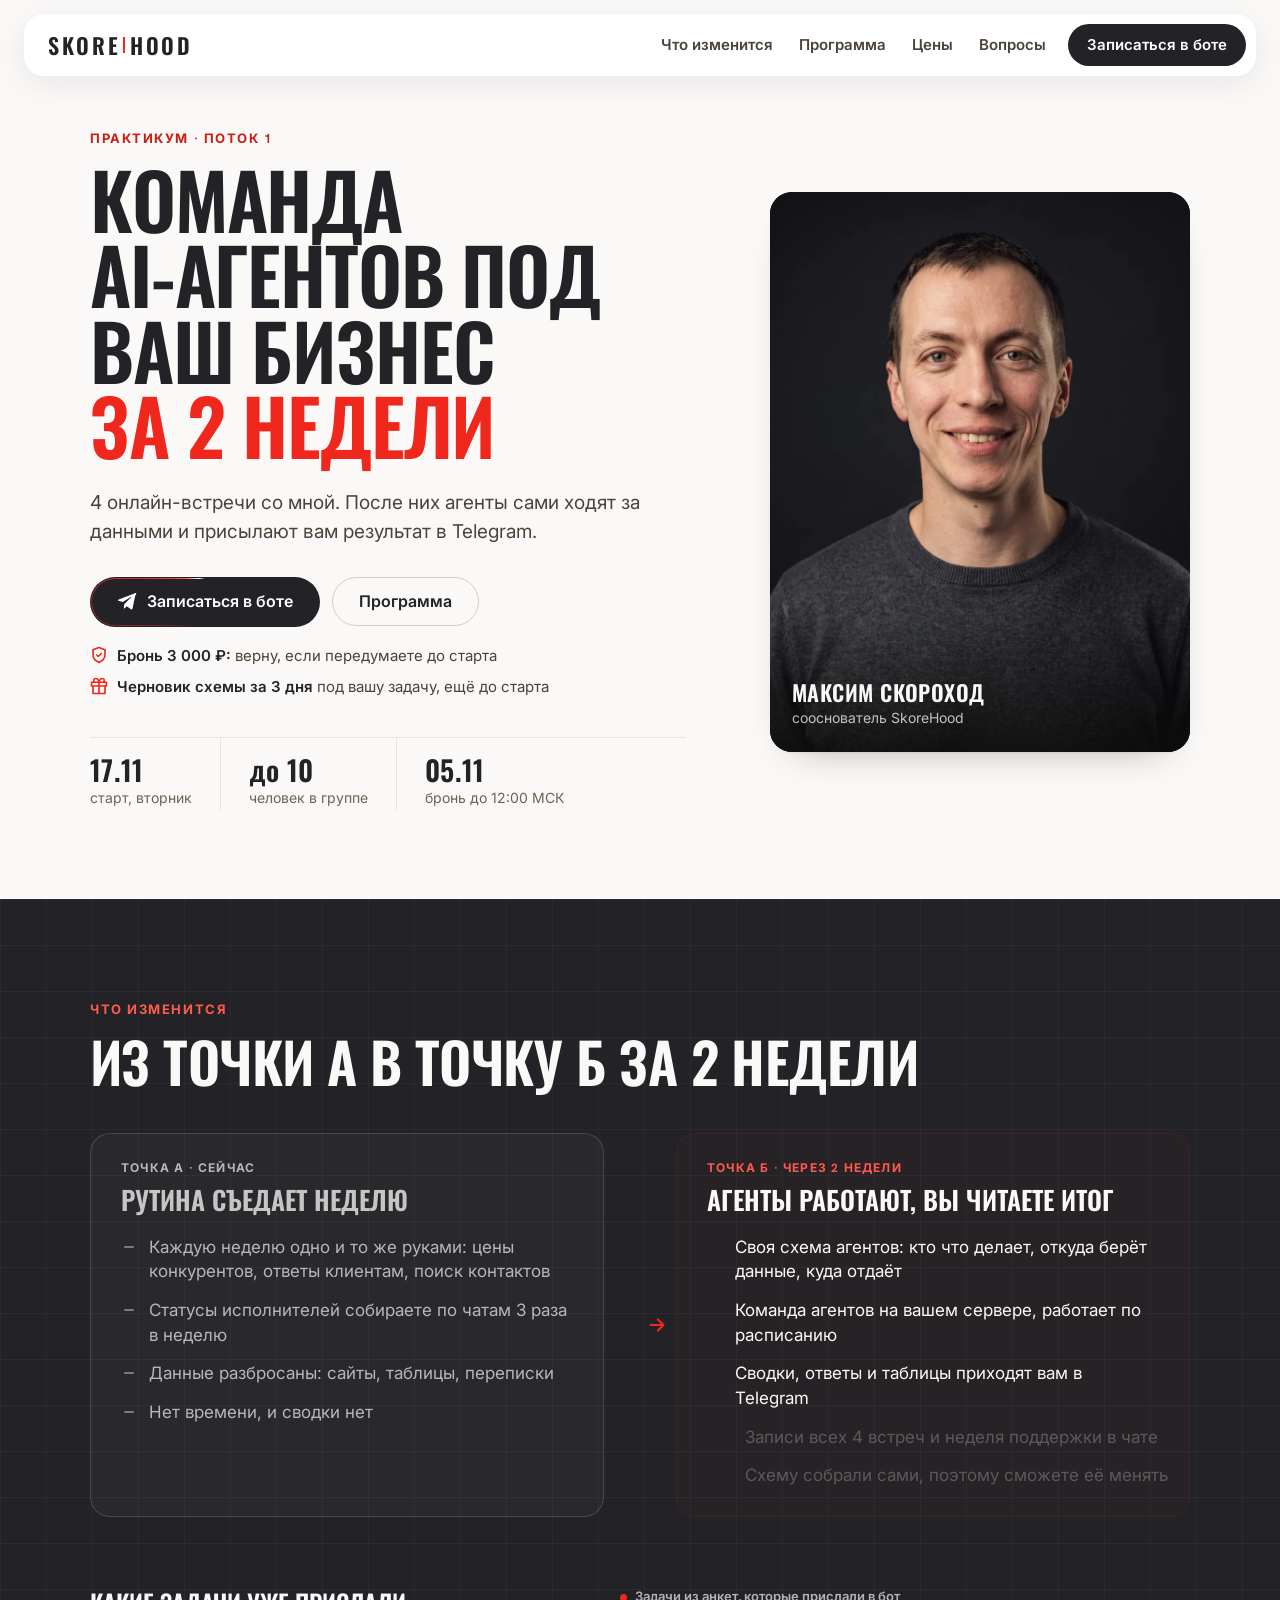
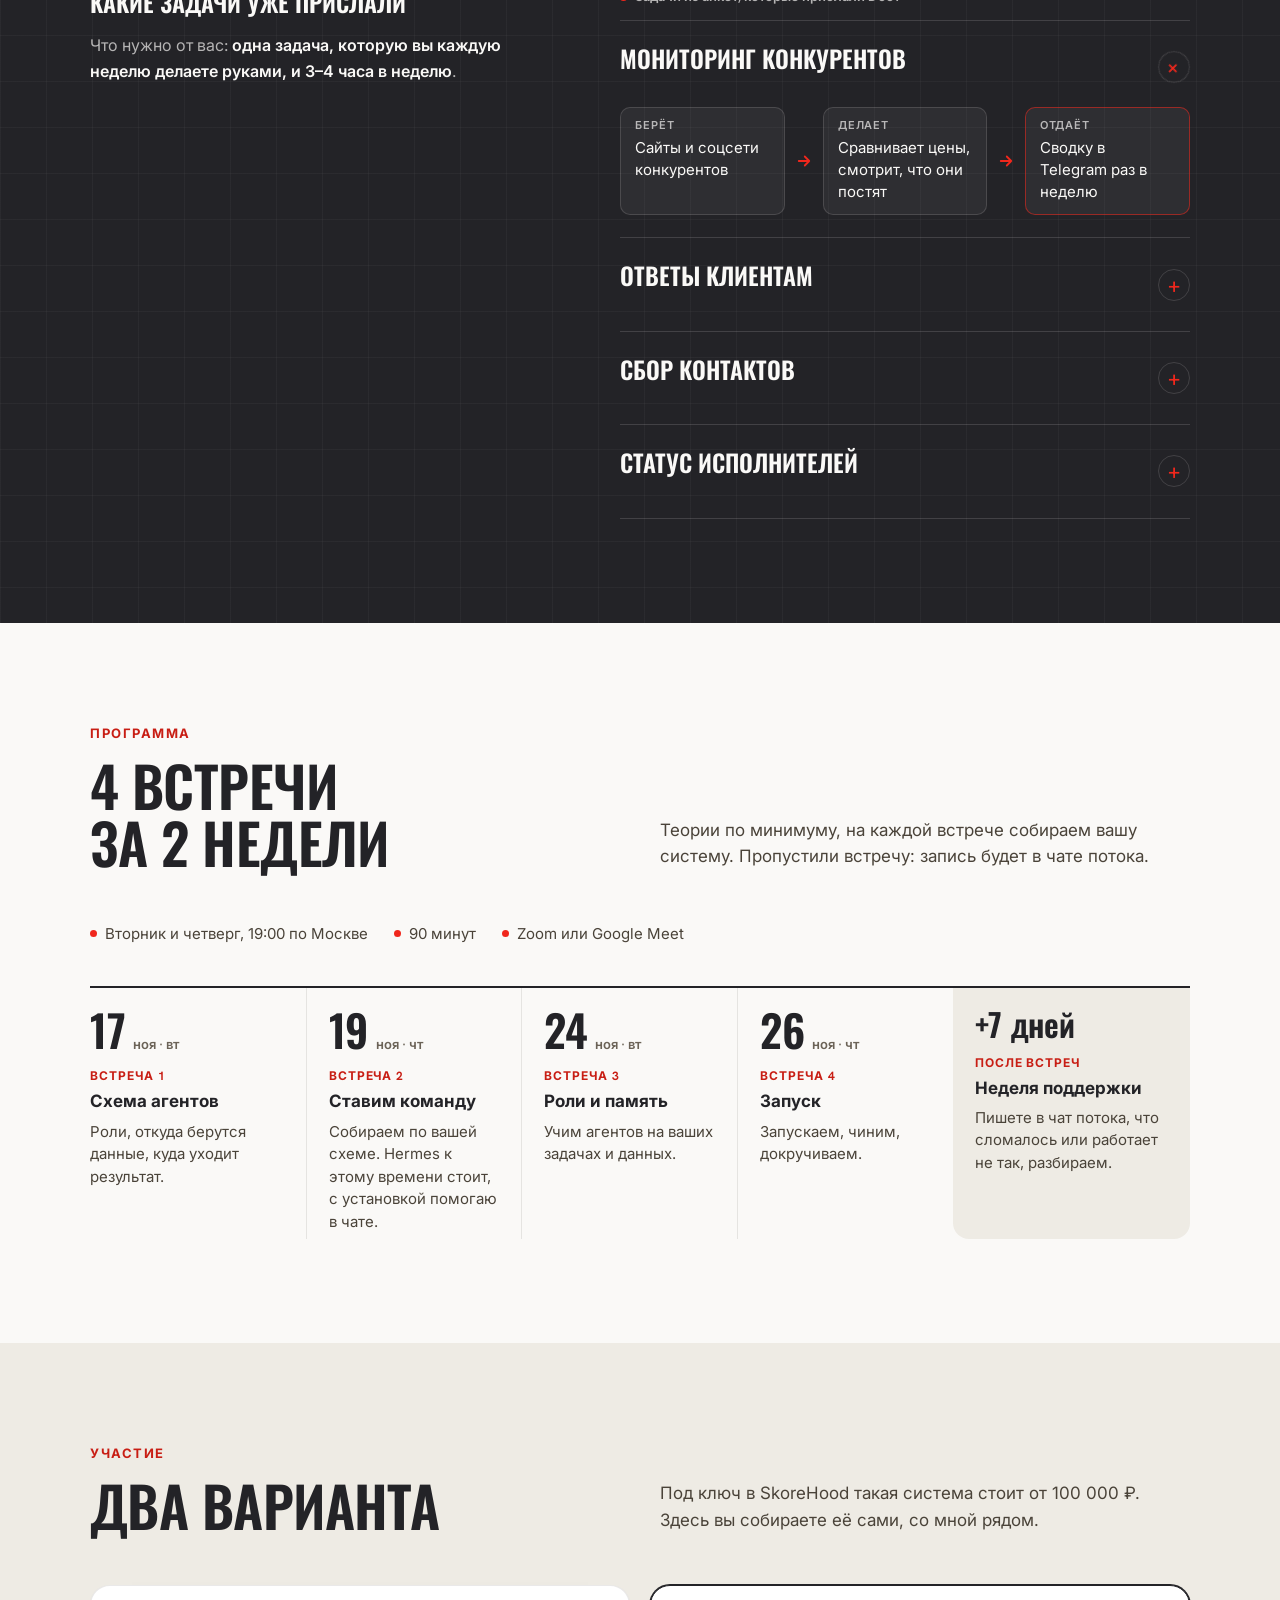
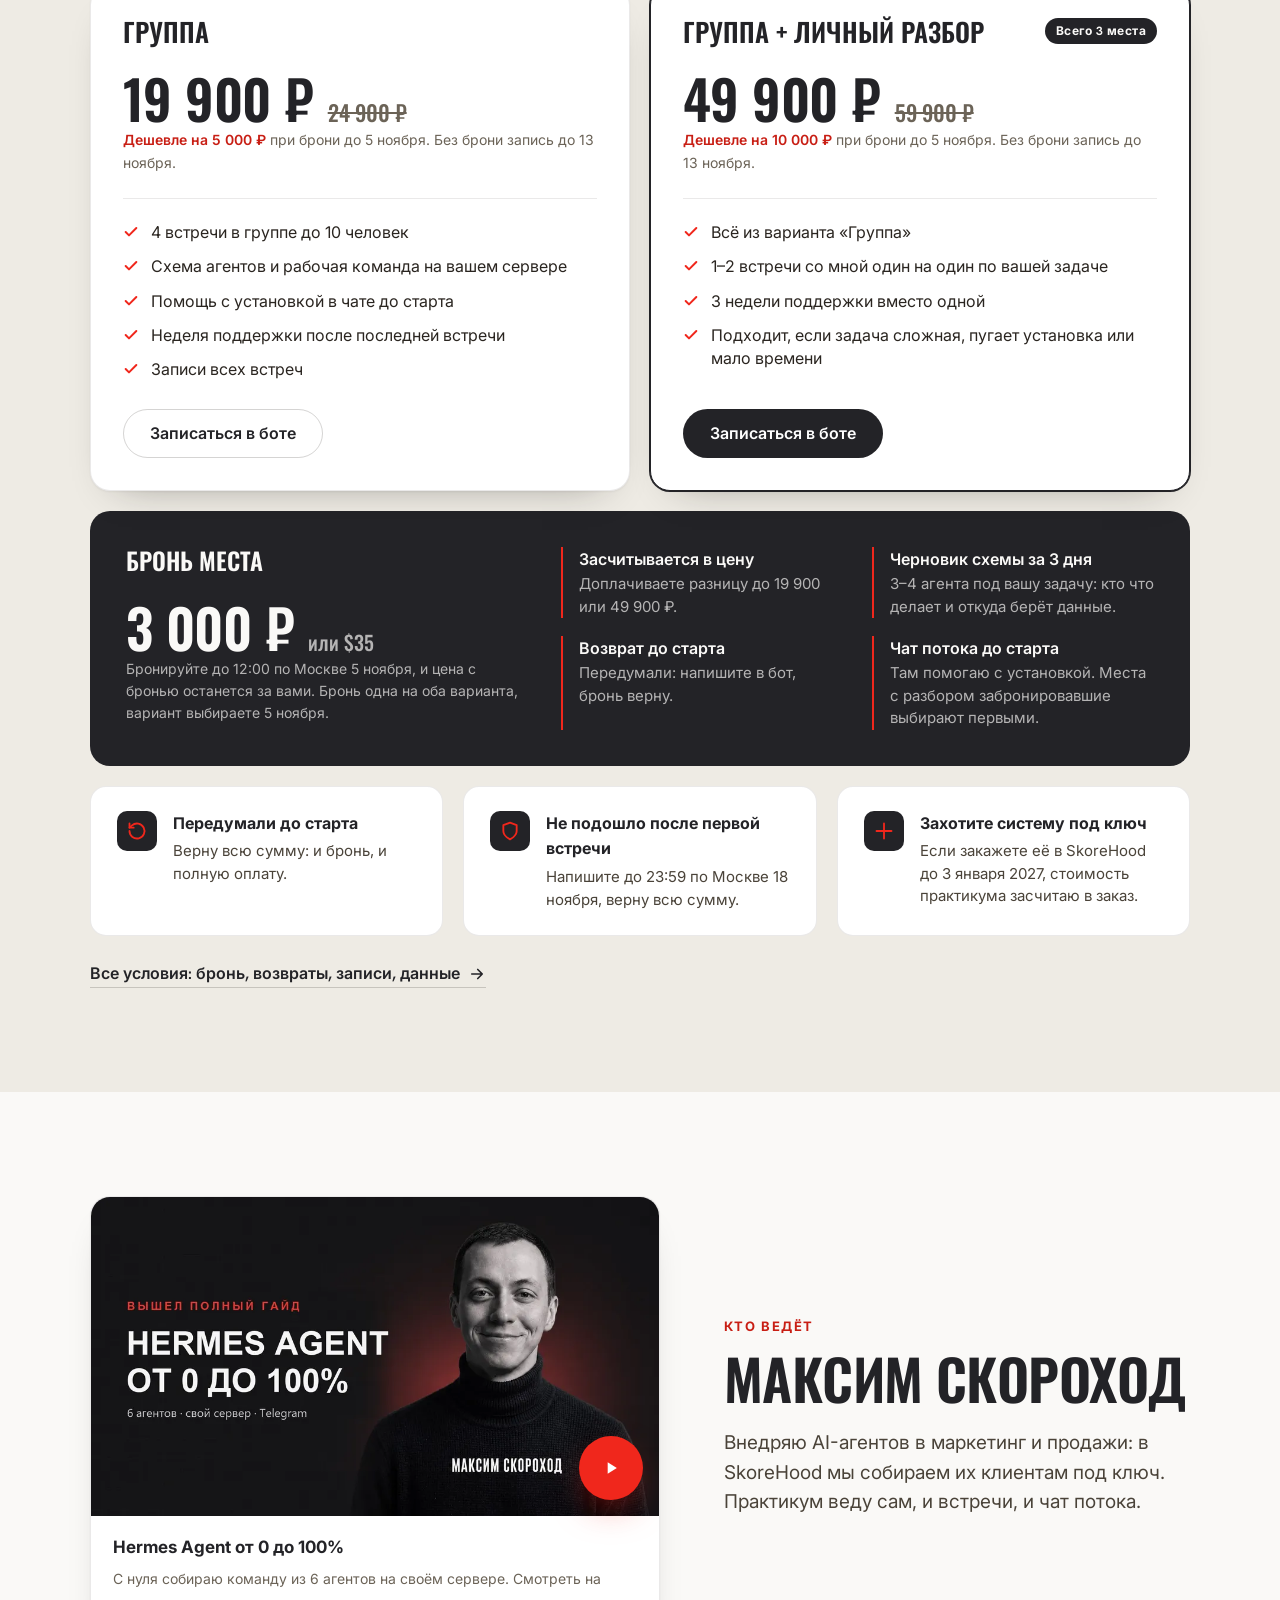
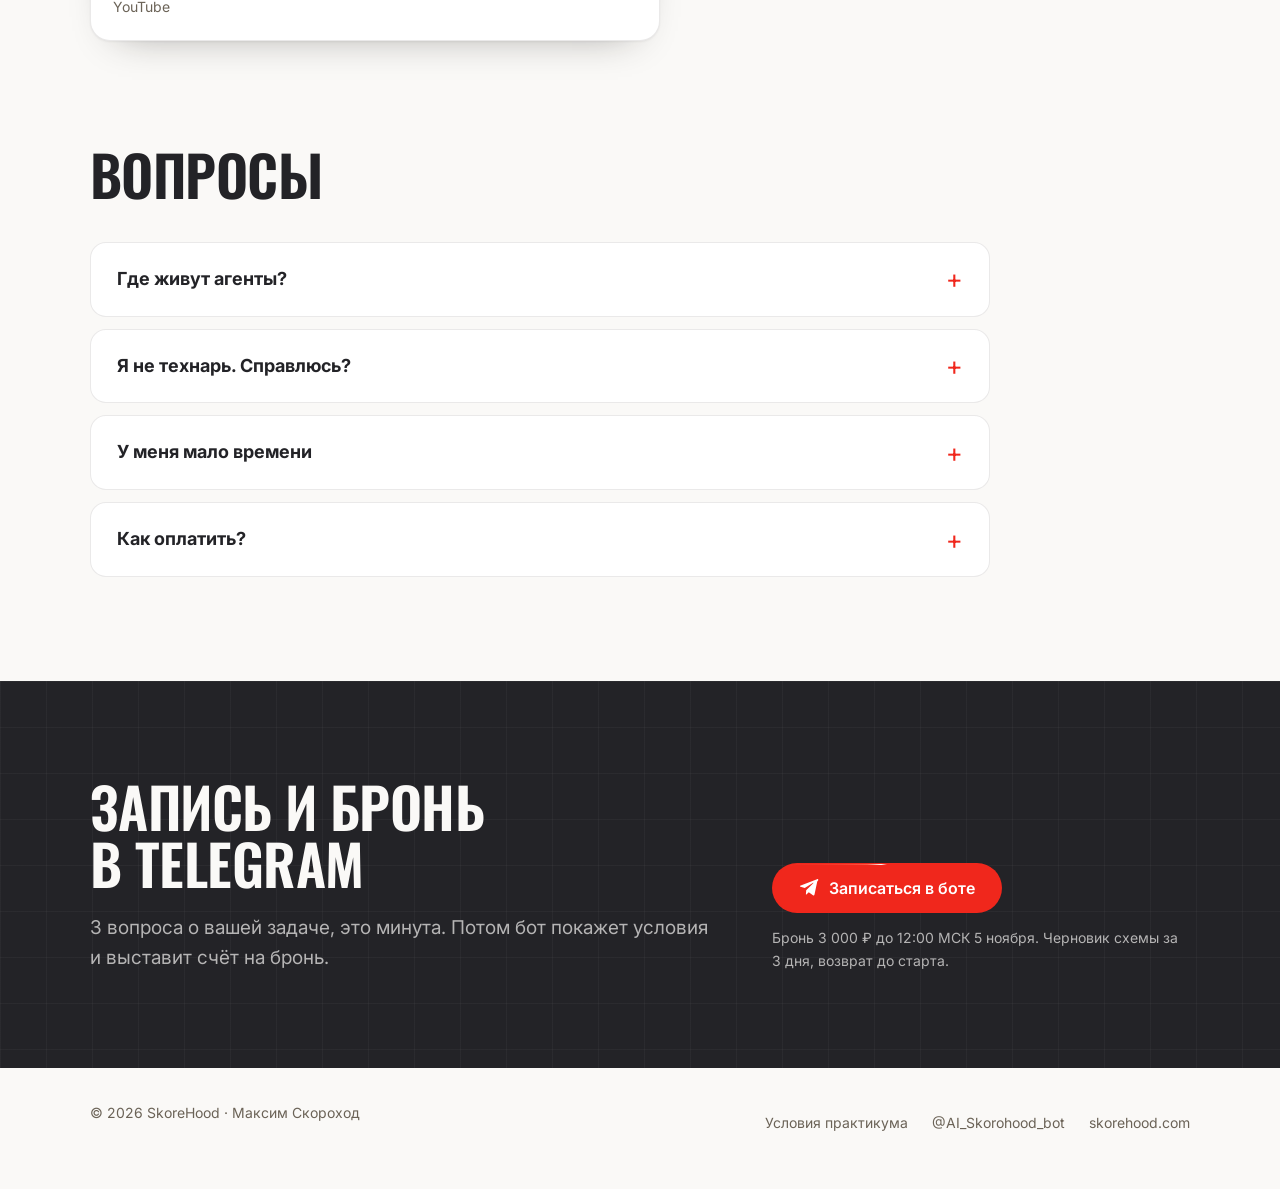
==== index.html @ 021902e2 "Лендинг практикума course.skorehood.com Co-Authored-By: Claude Opus 5.5 <noreply@anthropic.com>" ====
<!doctype html>
<html lang="ru">
<head>
<meta charset="utf-8">
<meta name="viewport" content="width=device-width, initial-scale=1">
<title>Команда AI-агентов под ваш бизнес · практикум Максима Скорохода</title>
<meta name="description" content="Практикум на Hermes Agent: за 2 недели и 4 встречи собираете команду AI-агентов под задачи своего бизнеса. Старт 17 ноября, группа до 10 человек.">
<link rel="canonical" href="https://course.skorehood.com/">
<meta property="og:type" content="website">
<meta property="og:url" content="https://course.skorehood.com/">
<meta property="og:title" content="Команда AI-агентов под ваш бизнес за 2 недели">
<meta property="og:description" content="Практикум Максима Скорохода. 4 встречи, старт 17 ноября, группа до 10 человек.">
<meta property="og:image" content="https://course.skorehood.com/assets/og.jpg">
<meta property="og:image:width" content="1200">
<meta property="og:image:height" content="675">
<meta property="og:locale" content="ru_RU">
<meta property="og:site_name" content="SkoreHood">
<meta name="twitter:card" content="summary_large_image">
<meta name="theme-color" content="#FAF9F7" media="(prefers-color-scheme: light)">
<meta name="theme-color" content="#161618" media="(prefers-color-scheme: dark)">
<link rel="icon" href="/assets/favicon.svg" type="image/svg+xml">
<link rel="apple-touch-icon" href="/assets/apple-touch-icon.png">
<link rel="preconnect" href="https://fonts.googleapis.com">
<link rel="preconnect" href="https://fonts.gstatic.com" crossorigin>
<link rel="stylesheet" href="https://fonts.googleapis.com/css2?family=Hanken+Grotesk:wght@500;600;700&family=Inter:wght@400;500;600;700&family=Oswald:wght@500;600&display=swap">
<link rel="stylesheet" href="/assets/site.css">
<script>if(!matchMedia("(prefers-reduced-motion: reduce)").matches&&"IntersectionObserver"in window)document.documentElement.classList.add("fx")</script>

</head>
<body>

<header class="nav">
  <div class="nav-bar">
    <a class="logo" href="/" aria-label="SkoreHood, практикум">Skore<i></i>Hood</a>
    <nav class="nav-right" aria-label="Разделы">
      <div class="nav-links">
        <a href="#result">Что изменится</a>
        <a href="#program">Программа</a>
        <a href="#price">Цены</a>
        <a href="#faq">Вопросы</a>
      </div>
      <a class="btn btn-primary btn-sm" href="https://t.me/AI_Skorohood_bot?start=site-biz">Записаться в боте</a>
    </nav>
  </div>
</header>

<main>

  <!-- Первый экран -->
  <section class="hero">
    <div class="wrap hero-grid">
      <div data-rv>
        <p class="kicker">Практикум · поток 1</p>
        <h1 class="h1" aria-label="Команда AI-агентов под ваш бизнес за 2 недели"><span class="w" style="--i:0">Команда</span> <span class="w" style="--i:1">AI&#8209;агентов</span> <span class="w" style="--i:2">под</span> <span class="w" style="--i:3">ваш</span> <span class="w" style="--i:4">бизнес</span> <em class="w" style="--i:5">за&nbsp;2&nbsp;недели</em></h1>
        <p class="lead">4 онлайн-встречи со мной. После них агенты сами ходят за данными и присылают вам результат в Telegram.</p>
        <div class="hero-cta">
          <a class="btn btn-primary cta-glow" href="https://t.me/AI_Skorohood_bot?start=site-biz">
            <svg width="20" height="20" viewBox="0 0 24 24" fill="currentColor" aria-hidden="true"><path d="M21.9 4.3l-3.3 15.6c-.25 1.1-.9 1.37-1.83.85l-5.05-3.72-2.44 2.35c-.27.27-.5.5-1.02.5l.36-5.16L17.1 6.2c.4-.36-.09-.56-.62-.2L6.9 12.07l-5-1.57c-1.09-.34-1.1-1.09.23-1.61l19.55-7.53c.9-.34 1.69.2 1.4 1.4z"/></svg>
            Записаться в боте
          </a>
          <a class="btn btn-ghost" href="#program">Программа</a>
        </div>
        <ul class="cta-note">
          <li><svg width="18" height="18" viewBox="0 0 24 24" fill="none" stroke="currentColor" stroke-width="2.2" stroke-linecap="round" stroke-linejoin="round" aria-hidden="true"><path d="M12 22s8-4 8-10V5l-8-3-8 3v7c0 6 8 10 8 10z"/><path d="m9 12 2 2 4-4"/></svg><span><b>Бронь 3 000 ₽:</b> верну, если передумаете до старта</span></li>
          <li><svg width="18" height="18" viewBox="0 0 24 24" fill="none" stroke="currentColor" stroke-width="2.2" stroke-linecap="round" stroke-linejoin="round" aria-hidden="true"><path d="M20 12v10H4V12M2 7h20v5H2zM12 22V7M12 7H7.5a2.5 2.5 0 0 1 0-5C11 2 12 7 12 7zM12 7h4.5a2.5 2.5 0 0 0 0-5C13 2 12 7 12 7z"/></svg><span><b>Черновик схемы за 3 дня</b> под вашу задачу, ещё до старта</span></li>
        </ul>
        <ul class="facts">
          <li><b class="num">17.11</b><span>старт, вторник</span></li>
          <li><b class="num">до 10</b><span>человек в группе</span></li>
          <li><b class="num">05.11</b><span>бронь до 12:00 МСК</span></li>
        </ul>
      </div>
      <div class="portrait" data-rv>
        <div class="portrait-img"><img src="/assets/maxim.webp" width="900" height="1200" alt="Максим Скороход" fetchpriority="high"></div>
        <div class="portrait-cap"><b>Максим Скороход</b><span>сооснователь SkoreHood</span></div>
      </div>
    </div>
  </section>

  <!-- Что на выходе -->
  <section class="section dark" id="result">
    <div class="wrap">
      <div class="result-head" data-rv>
        <p class="kicker">Что изменится</p>
        <h2 class="h2">Из точки А в точку Б за 2 недели</h2>
      </div>
      <div class="ab" data-ab>
        <div class="ab-card ab-a" data-rv>
          <p class="ab-label">Точка А · сейчас</p>
          <p class="ab-title">Рутина съедает неделю</p>
          <ul class="ab-list">
            <li style="--i:0"><svg width="16" height="16" viewBox="0 0 24 24" fill="none" stroke="currentColor" stroke-width="3" stroke-linecap="round" aria-hidden="true"><path d="M6 12h12"/></svg>Каждую неделю одно и то же руками: цены конкурентов, ответы клиентам, поиск контактов</li>
            <li style="--i:1"><svg width="16" height="16" viewBox="0 0 24 24" fill="none" stroke="currentColor" stroke-width="3" stroke-linecap="round" aria-hidden="true"><path d="M6 12h12"/></svg>Статусы исполнителей собираете по чатам 3 раза в неделю</li>
            <li style="--i:2"><svg width="16" height="16" viewBox="0 0 24 24" fill="none" stroke="currentColor" stroke-width="3" stroke-linecap="round" aria-hidden="true"><path d="M6 12h12"/></svg>Данные разбросаны: сайты, таблицы, переписки</li>
            <li style="--i:3"><svg width="16" height="16" viewBox="0 0 24 24" fill="none" stroke="currentColor" stroke-width="3" stroke-linecap="round" aria-hidden="true"><path d="M6 12h12"/></svg>Нет времени, и сводки нет</li>
          </ul>
        </div>
        <div class="ab-arrow" aria-hidden="true"><span class="ab-line"></span><svg width="22" height="22" viewBox="0 0 24 24" fill="none" stroke="currentColor" stroke-width="2.4" stroke-linecap="round" stroke-linejoin="round"><path d="M5 12h14M13 6l6 6-6 6"/></svg></div>
        <div class="ab-card ab-b" data-rv>
          <p class="ab-label">Точка Б · через 2 недели</p>
          <p class="ab-title">Агенты работают, вы читаете итог</p>
          <ul class="ab-list">
            <li style="--i:0"><svg width="16" height="16" viewBox="0 0 24 24" fill="none" stroke="currentColor" stroke-width="3" stroke-linecap="round" stroke-linejoin="round" aria-hidden="true"><path d="M20 6 9 17l-5-5"/></svg>Своя схема агентов: кто что делает, откуда берёт данные, куда отдаёт</li>
            <li style="--i:1"><svg width="16" height="16" viewBox="0 0 24 24" fill="none" stroke="currentColor" stroke-width="3" stroke-linecap="round" stroke-linejoin="round" aria-hidden="true"><path d="M20 6 9 17l-5-5"/></svg>Команда агентов на вашем сервере, работает по расписанию</li>
            <li style="--i:2"><svg width="16" height="16" viewBox="0 0 24 24" fill="none" stroke="currentColor" stroke-width="3" stroke-linecap="round" stroke-linejoin="round" aria-hidden="true"><path d="M20 6 9 17l-5-5"/></svg>Сводки, ответы и таблицы приходят вам в Telegram</li>
            <li style="--i:3"><svg width="16" height="16" viewBox="0 0 24 24" fill="none" stroke="currentColor" stroke-width="3" stroke-linecap="round" stroke-linejoin="round" aria-hidden="true"><path d="M20 6 9 17l-5-5"/></svg>Записи всех 4 встреч и неделя поддержки в чате</li>
            <li style="--i:4"><svg width="16" height="16" viewBox="0 0 24 24" fill="none" stroke="currentColor" stroke-width="3" stroke-linecap="round" stroke-linejoin="round" aria-hidden="true"><path d="M20 6 9 17l-5-5"/></svg>Схему собрали сами, поэтому сможете её менять</li>
          </ul>
        </div>
      </div>
      <div class="result-grid">
        <div data-rv>
          <h3 class="h3">Какие задачи уже прислали</h3>
          <p class="need">Что нужно от вас: <b>одна задача, которую вы каждую неделю делаете руками, и 3–4 часа в неделю</b>.</p>
        </div>
      <div class="tasks" data-stagger>
        <p class="tasks-note">Задачи из анкет, которые прислали в бот</p>
        <details class="task" open>
          <summary class="task-top"><h3 class="h3">Мониторинг конкурентов</h3></summary>
          <ul class="flow">
            <li><small>Берёт</small>Сайты и соцсети конкурентов</li>
            <li class="arr" aria-hidden="true"><svg width="18" height="18" viewBox="0 0 24 24" fill="none" stroke="currentColor" stroke-width="2.4" stroke-linecap="round" stroke-linejoin="round"><path d="M5 12h14M13 6l6 6-6 6"/></svg></li>
            <li><small>Делает</small>Сравнивает цены, смотрит, что они постят</li>
            <li class="arr" aria-hidden="true"><svg width="18" height="18" viewBox="0 0 24 24" fill="none" stroke="currentColor" stroke-width="2.4" stroke-linecap="round" stroke-linejoin="round"><path d="M5 12h14M13 6l6 6-6 6"/></svg></li>
            <li class="out"><small>Отдаёт</small>Сводку в Telegram раз в неделю</li>
          </ul>
        </details>
        <details class="task">
          <summary class="task-top"><h3 class="h3">Ответы клиентам</h3></summary>
          <ul class="flow">
            <li><small>Берёт</small>Вопросы клиентов и ваши материалы</li>
            <li class="arr" aria-hidden="true"><svg width="18" height="18" viewBox="0 0 24 24" fill="none" stroke="currentColor" stroke-width="2.4" stroke-linecap="round" stroke-linejoin="round"><path d="M5 12h14M13 6l6 6-6 6"/></svg></li>
            <li><small>Делает</small>Готовит ответы на типовые вопросы</li>
            <li class="arr" aria-hidden="true"><svg width="18" height="18" viewBox="0 0 24 24" fill="none" stroke="currentColor" stroke-width="2.4" stroke-linecap="round" stroke-linejoin="round"><path d="M5 12h14M13 6l6 6-6 6"/></svg></li>
            <li class="out"><small>Отдаёт</small>Сложное передаёт вам</li>
          </ul>
        </details>
        <details class="task">
          <summary class="task-top"><h3 class="h3">Сбор контактов</h3></summary>
          <ul class="flow">
            <li><small>Берёт</small>Сайты и каталоги по вашей нише</li>
            <li class="arr" aria-hidden="true"><svg width="18" height="18" viewBox="0 0 24 24" fill="none" stroke="currentColor" stroke-width="2.4" stroke-linecap="round" stroke-linejoin="round"><path d="M5 12h14M13 6l6 6-6 6"/></svg></li>
            <li><small>Делает</small>Отбирает 30 новых контактов по вашим условиям</li>
            <li class="arr" aria-hidden="true"><svg width="18" height="18" viewBox="0 0 24 24" fill="none" stroke="currentColor" stroke-width="2.4" stroke-linecap="round" stroke-linejoin="round"><path d="M5 12h14M13 6l6 6-6 6"/></svg></li>
            <li class="out"><small>Отдаёт</small>Таблицу каждую субботу</li>
          </ul>
        </details>
        <details class="task">
          <summary class="task-top"><h3 class="h3">Статус исполнителей</h3></summary>
          <ul class="flow">
            <li><small>Берёт</small>Ответы исполнителей по задачам</li>
            <li class="arr" aria-hidden="true"><svg width="18" height="18" viewBox="0 0 24 24" fill="none" stroke="currentColor" stroke-width="2.4" stroke-linecap="round" stroke-linejoin="round"><path d="M5 12h14M13 6l6 6-6 6"/></svg></li>
            <li><small>Делает</small>Сводит, кто что сделал и где отстаёт</li>
            <li class="arr" aria-hidden="true"><svg width="18" height="18" viewBox="0 0 24 24" fill="none" stroke="currentColor" stroke-width="2.4" stroke-linecap="round" stroke-linejoin="round"><path d="M5 12h14M13 6l6 6-6 6"/></svg></li>
            <li class="out"><small>Отдаёт</small>Таблицу и сводку 3 раза в неделю</li>
          </ul>
        </details>
      </div>
      </div>
    </div>
  </section>

  <!-- Программа -->
  <section class="section" id="program">
    <div class="wrap">
      <div class="section-head" data-rv>
        <div>
          <p class="kicker">Программа</p>
          <h2 class="h2">4 встречи за 2 недели</h2>
        </div>
        <p class="lead">Теории по минимуму, на каждой встрече собираем вашу систему. Пропустили встречу: запись будет в чате потока.</p>
      </div>
      <div class="meta-line" data-rv>
        <span><span class="dot"></span>Вторник и четверг, 19:00 по Москве</span>
        <span><span class="dot"></span>90 минут</span>
        <span><span class="dot"></span>Zoom или Google Meet</span>
      </div>
      <div class="plan" data-stagger data-line>
        <div class="step">
          <div class="step-date"><b class="num">17</b><span>ноя · вт</span></div>
          <span class="step-n">Встреча 1</span>
          <h3>Схема агентов</h3>
          <p>Роли, откуда берутся данные, куда уходит результат.</p>
        </div>
        <div class="step">
          <div class="step-date"><b class="num">19</b><span>ноя · чт</span></div>
          <span class="step-n">Встреча 2</span>
          <h3>Ставим команду</h3>
          <p>Собираем по вашей схеме. Hermes к этому времени стоит, с установкой помогаю в чате.</p>
        </div>
        <div class="step">
          <div class="step-date"><b class="num">24</b><span>ноя · вт</span></div>
          <span class="step-n">Встреча 3</span>
          <h3>Роли и память</h3>
          <p>Учим агентов на ваших задачах и данных.</p>
        </div>
        <div class="step">
          <div class="step-date"><b class="num">26</b><span>ноя · чт</span></div>
          <span class="step-n">Встреча 4</span>
          <h3>Запуск</h3>
          <p>Запускаем, чиним, докручиваем.</p>
        </div>
        <div class="step support">
          <div class="step-date"><b class="num">+7 дней</b></div>
          <span class="step-n">После встреч</span>
          <h3>Неделя поддержки</h3>
          <p>Пишете в чат потока, что сломалось или работает не так, разбираем.</p>
        </div>
      </div>
    </div>
  </section>

  <!-- Цены -->
  <section class="section pricing" id="price">
    <div class="wrap">
      <div class="section-head" data-rv>
        <div>
          <p class="kicker">Участие</p>
          <h2 class="h2">Два варианта</h2>
        </div>
        <p class="lead">Под ключ в SkoreHood такая система стоит от&nbsp;100&nbsp;000&nbsp;₽. Здесь вы собираете её сами, со мной рядом.</p>
      </div>

      <div class="plans" data-stagger>
        <article class="plan-card">
          <div class="plan-top"><h3 class="plan-name">Группа</h3></div>
          <div class="price"><b class="num">19 900 ₽</b><s class="num">24 900 ₽</s></div>
          <p class="price-note"><b class="save">Дешевле на 5 000 ₽</b> при брони до 5 ноября. Без брони запись до 13 ноября.</p>
          <ul class="plan-list">
            <li><svg width="16" height="16" viewBox="0 0 24 24" fill="none" stroke="currentColor" stroke-width="3" stroke-linecap="round" stroke-linejoin="round" aria-hidden="true"><path d="M20 6 9 17l-5-5"/></svg>4 встречи в группе до 10 человек</li>
            <li><svg width="16" height="16" viewBox="0 0 24 24" fill="none" stroke="currentColor" stroke-width="3" stroke-linecap="round" stroke-linejoin="round" aria-hidden="true"><path d="M20 6 9 17l-5-5"/></svg>Схема агентов и рабочая команда на вашем сервере</li>
            <li><svg width="16" height="16" viewBox="0 0 24 24" fill="none" stroke="currentColor" stroke-width="3" stroke-linecap="round" stroke-linejoin="round" aria-hidden="true"><path d="M20 6 9 17l-5-5"/></svg>Помощь с установкой в чате до старта</li>
            <li><svg width="16" height="16" viewBox="0 0 24 24" fill="none" stroke="currentColor" stroke-width="3" stroke-linecap="round" stroke-linejoin="round" aria-hidden="true"><path d="M20 6 9 17l-5-5"/></svg>Неделя поддержки после последней встречи</li>
            <li><svg width="16" height="16" viewBox="0 0 24 24" fill="none" stroke="currentColor" stroke-width="3" stroke-linecap="round" stroke-linejoin="round" aria-hidden="true"><path d="M20 6 9 17l-5-5"/></svg>Записи всех встреч</li>
          </ul>
          <a class="btn btn-ghost" href="https://t.me/AI_Skorohood_bot?start=site-biz">Записаться в боте</a>
        </article>

        <article class="plan-card featured">
          <div class="plan-top"><h3 class="plan-name">Группа + личный разбор</h3><span class="seats">Всего 3 места</span></div>
          <div class="price"><b class="num">49 900 ₽</b><s class="num">59 900 ₽</s></div>
          <p class="price-note"><b class="save">Дешевле на 10 000 ₽</b> при брони до 5 ноября. Без брони запись до 13 ноября.</p>
          <ul class="plan-list">
            <li><svg width="16" height="16" viewBox="0 0 24 24" fill="none" stroke="currentColor" stroke-width="3" stroke-linecap="round" stroke-linejoin="round" aria-hidden="true"><path d="M20 6 9 17l-5-5"/></svg>Всё из варианта «Группа»</li>
            <li><svg width="16" height="16" viewBox="0 0 24 24" fill="none" stroke="currentColor" stroke-width="3" stroke-linecap="round" stroke-linejoin="round" aria-hidden="true"><path d="M20 6 9 17l-5-5"/></svg>1–2 встречи со мной один на один по вашей задаче</li>
            <li><svg width="16" height="16" viewBox="0 0 24 24" fill="none" stroke="currentColor" stroke-width="3" stroke-linecap="round" stroke-linejoin="round" aria-hidden="true"><path d="M20 6 9 17l-5-5"/></svg>3 недели поддержки вместо одной</li>
            <li><svg width="16" height="16" viewBox="0 0 24 24" fill="none" stroke="currentColor" stroke-width="3" stroke-linecap="round" stroke-linejoin="round" aria-hidden="true"><path d="M20 6 9 17l-5-5"/></svg>Подходит, если задача сложная, пугает установка или мало времени</li>
          </ul>
          <a class="btn btn-primary" href="https://t.me/AI_Skorohood_bot?start=site-biz">Записаться в боте</a>
        </article>
      </div>

      <div class="booking" data-rv>
        <div>
          <h3 class="h3">Бронь места</h3>
          <div class="price"><b class="num">3 000 ₽</b><span class="price-alt num">или $35</span></div>
          <p class="price-note">Бронируйте до 12:00 по Москве 5 ноября, и цена с бронью останется за вами. Бронь одна на оба варианта, вариант выбираете 5 ноября.</p>
        </div>
        <ul class="booking-list">
          <li><b>Засчитывается в цену</b>Доплачиваете разницу до 19 900 или 49 900 ₽.</li>
          <li><b>Черновик схемы за 3 дня</b>3–4 агента под вашу задачу: кто что делает и откуда берёт данные.</li>
          <li><b>Возврат до старта</b>Передумали: напишите в бот, бронь верну.</li>
          <li><b>Чат потока до старта</b>Там помогаю с установкой. Места с разбором забронировавшие выбирают первыми.</li>
        </ul>
      </div>

      <div class="promises" data-stagger>
        <div class="promise">
          <span class="promise-ic"><svg width="20" height="20" viewBox="0 0 24 24" fill="none" stroke="currentColor" stroke-width="2.2" stroke-linecap="round" stroke-linejoin="round" aria-hidden="true"><path d="M3 12a9 9 0 1 0 3-6.7L3 8"/><path d="M3 3v5h5"/></svg></span>
          <div><b>Передумали до старта</b><p>Верну всю сумму: и бронь, и полную оплату.</p></div>
        </div>
        <div class="promise">
          <span class="promise-ic"><svg width="20" height="20" viewBox="0 0 24 24" fill="none" stroke="currentColor" stroke-width="2.2" stroke-linecap="round" stroke-linejoin="round" aria-hidden="true"><path d="M12 22s8-4 8-10V5l-8-3-8 3v7c0 6 8 10 8 10z"/></svg></span>
          <div><b>Не подошло после первой встречи</b><p>Напишите до 23:59 по Москве 18 ноября, верну всю сумму.</p></div>
        </div>
        <div class="promise">
          <span class="promise-ic"><svg width="20" height="20" viewBox="0 0 24 24" fill="none" stroke="currentColor" stroke-width="2.2" stroke-linecap="round" stroke-linejoin="round" aria-hidden="true"><path d="M3 12h18M12 3v18"/></svg></span>
          <div><b>Захотите систему под ключ</b><p>Если закажете её в SkoreHood до 3 января 2027, стоимость практикума засчитаю в заказ.</p></div>
        </div>
      </div>

      <a class="cond-link" href="/conditions/">Все условия: бронь, возвраты, записи, данные
        <svg width="18" height="18" viewBox="0 0 24 24" fill="none" stroke="currentColor" stroke-width="2.2" stroke-linecap="round" stroke-linejoin="round" aria-hidden="true"><path d="M5 12h14M13 6l6 6-6 6"/></svg>
      </a>
    </div>
  </section>

  <!-- Автор -->
  <section class="section" id="author">
    <div class="wrap author">
      <a data-rv class="video-big" href="https://youtu.be/qH3Hj7WWzf8" target="_blank" rel="noopener">
        <span class="video-thumb">
          <img src="/assets/guide-cover.webp" width="960" height="540" alt="Обложка ролика «Hermes Agent от 0 до 100%»" loading="lazy">
          <span><i><svg width="20" height="20" viewBox="0 0 24 24" fill="currentColor" aria-hidden="true"><path d="M8 5v14l11-7z"/></svg></i></span>
        </span>
        <span class="video-cap"><b>Hermes Agent от 0 до 100%</b><small>С нуля собираю команду из 6 агентов на своём сервере. Смотреть на YouTube</small></span>
      </a>
      <div data-rv>
        <p class="kicker">Кто ведёт</p>
        <h2 class="h2">Максим Скороход</h2>
        <p class="lead">Внедряю AI-агентов в маркетинг и продажи: в SkoreHood мы собираем их клиентам под ключ. Практикум веду сам, и встречи, и чат потока.</p>
      </div>
    </div>
  </section>

  <!-- FAQ -->
  <section class="section section-faq" id="faq">
    <div class="wrap faq">
      <h2 data-rv class="h2 faq-title">Вопросы</h2>
      <div class="faq-list" data-stagger>
        <details>
          <summary>Где живут агенты?</summary>
          <p>На вашем сервере, в Hermes Agent. Работают по расписанию и присылают результат в Telegram, даже когда ваш компьютер выключен. Ставим вместе, с установкой помогаю в чате.</p>
        </details>
        <details>
          <summary>Я не технарь. Справлюсь?</summary>
          <p>С установкой помогаю в чате потока, до второй встречи. Вопросы обычно другие: что поручить агентам и как поделить между ними работу. Это разбираем на встречах.</p>
          <p>Если хотите, чтобы я провёл вас лично, берите вариант с разбором.</p>
        </details>
        <details>
          <summary>У меня мало времени</summary>
          <p>3–4 часа в неделю: две встречи по 90 минут и немного работы над своей задачей. Совсем некогда? Берите вариант с разбором, там я веду вас лично.</p>
        </details>
        <details>
          <summary>Как оплатить?</summary>
          <p>Через lava.top: карты РФ и СБП в рублях, карты других стран и PayPal в долларах. Счёт выставляет бот.</p>
          <p>В долларах: бронь $35, группа $219 с бронью и $279 без, с разбором $549 и $659.</p>
        </details>
      </div>
    </div>
  </section>

  <!-- Финал -->
  <section class="final dark">
    <div class="wrap final-grid" data-rv>
      <div>
        <h2 class="h2">Запись и бронь в Telegram</h2>
        <p class="lead">3 вопроса о вашей задаче, это минута. Потом бот покажет условия и выставит счёт на бронь.</p>
      </div>
      <div class="final-side">
        <a class="btn btn-accent cta-glow" href="https://t.me/AI_Skorohood_bot?start=site-biz">
          <svg width="20" height="20" viewBox="0 0 24 24" fill="currentColor" aria-hidden="true"><path d="M21.9 4.3l-3.3 15.6c-.25 1.1-.9 1.37-1.83.85l-5.05-3.72-2.44 2.35c-.27.27-.5.5-1.02.5l.36-5.16L17.1 6.2c.4-.36-.09-.56-.62-.2L6.9 12.07l-5-1.57c-1.09-.34-1.1-1.09.23-1.61l19.55-7.53c.9-.34 1.69.2 1.4 1.4z"/></svg>
          Записаться в боте
        </a>
        <small>Бронь 3 000 ₽ до 12:00 МСК 5 ноября. Черновик схемы за 3 дня, возврат до старта.</small>
      </div>
    </div>
  </section>

</main>

<footer class="footer">
  <div class="wrap">
    <span>© 2026 SkoreHood · Максим Скороход</span>
    <nav aria-label="Ссылки">
      <a href="/conditions/">Условия практикума</a>
      <a href="https://t.me/AI_Skorohood_bot?start=site-biz">@AI_Skorohood_bot</a>
      <a href="https://skorehood.com">skorehood.com</a>
    </nav>
  </div>
</footer>

<script>
(function(){
  if(!document.documentElement.classList.contains("fx"))return;
  var els=document.querySelectorAll("[data-rv],[data-stagger],[data-ab],[data-line]");
  var fired=false;setTimeout(function(){if(!fired)document.documentElement.classList.remove("fx");},1500);
  var io=new IntersectionObserver(function(es){fired=true;es.forEach(function(e){if(e.isIntersecting){e.target.classList.add("in");io.unobserve(e.target);}});},{rootMargin:"0px 0px -12% 0px",threshold:0.08});
  els.forEach(function(el){io.observe(el);});
})();
</script>
<script>
(function(){
  var ab=document.querySelector("[data-ab]");
  if(!ab||matchMedia("(prefers-reduced-motion: reduce)").matches)return;
  ab.classList.add("scrub");
  var ticking=false;
  function upd(){
    ticking=false;
    var r=ab.getBoundingClientRect(),vh=innerHeight;
    var p=(vh*0.8-r.top)/(r.height+vh*0.25);
    ab.style.setProperty("--p",Math.max(0,Math.min(1,p)).toFixed(3));
  }
  function req(){if(!ticking){ticking=true;requestAnimationFrame(upd);}}
  addEventListener("scroll",req,{passive:true});addEventListener("resize",req);upd();
})();
</script>
</body>
</html>
---- assets/site.css ----
/* Практикум SkoreHood: стиль по бренд-буку skorehood.com
   (бумага #FAF9F7, графит #232327, алый #F0271C, песок #EEEBE4; Oswald + Inter + Hanken Grotesk).
   Тёмная тема включается по системной настройке. */

:root {
  --bg: #FAF9F7;
  --surface: #FFFFFF;
  --sand: #EEEBE4;
  --ink: #232327;
  --text: #2A2520;
  --muted: #6B6357;
  --soft: #4A4339;
  --line: rgba(22,19,15,0.09);
  --line-strong: rgba(22,19,15,0.18);
  --accent: #F0271C;
  --accent-text: #C81E14;
  --accent-ink: #FFFFFF;
  --dark: #232327;
  --on-dark: #FAF9F7;
  --on-dark-muted: rgba(250,249,247,0.68);
  --on-dark-line: rgba(250,249,247,0.14);
  --btn: #232327;
  --btn-ink: #FFFFFF;
  --shadow: 0 1px 2px rgba(22,19,15,0.05), 0 18px 40px -28px rgba(22,19,15,0.45);
  --display: 'Oswald', 'Arial Narrow', sans-serif;
  --body: 'Inter', 'Hanken Grotesk', system-ui, sans-serif;
  --ui: 'Hanken Grotesk', 'Inter', system-ui, sans-serif;
  color-scheme: light;
}
@media (prefers-color-scheme: dark) {
  :root {
    --bg: #161618;
    --surface: #1E1E22;
    --sand: #222226;
    --ink: #F2F0EC;
    --text: #E6E2DC;
    --muted: #A39C92;
    --soft: #C9C3BA;
    --line: rgba(250,249,247,0.09);
    --line-strong: rgba(250,249,247,0.2);
    --accent: #FF3B2F;
    --accent-text: #FF5A4E;
    --dark: #0E0E10;
    --btn: #F2F0EC;
    --btn-ink: #161618;
    --shadow: 0 1px 2px rgba(0,0,0,0.3), 0 18px 40px -28px rgba(0,0,0,0.8);
    color-scheme: dark;
  }
}

*, *::before, *::after { box-sizing: border-box; }
html { -webkit-text-size-adjust: 100%; scroll-behavior: smooth; }
body { margin: 0; background: var(--bg); color: var(--text); font: 400 17px/1.6 var(--body); -webkit-font-smoothing: antialiased; }
a { color: inherit; text-decoration: none; }
img { max-width: 100%; display: block; }
p { margin: 0; }
::selection { background: var(--accent); color: #fff; }
:focus-visible { outline: 2px solid var(--accent); outline-offset: 3px; border-radius: 6px; }

.wrap { max-width: 1180px; margin: 0 auto; padding: 0 40px; }
.num { font-variant-numeric: tabular-nums; }
.nowrap { white-space: nowrap; }

/* ---------- Шапка ---------- */
.nav { position: sticky; top: 0; z-index: 20; padding: 14px 24px 0; }
.nav-bar {
  max-width: 1240px; margin: 0 auto; display: flex; align-items: center; justify-content: space-between; gap: 16px;
  background: var(--surface); border-radius: 20px; padding: 10px 10px 10px 24px;
  box-shadow: 0 8px 34px rgba(24,18,52,0.08); font-family: var(--ui);
}
@media (prefers-color-scheme: dark) { .nav-bar { box-shadow: 0 0 0 1px var(--line), 0 8px 34px rgba(0,0,0,0.4); } }
.logo { display: inline-flex; align-items: center; font: 600 22px/1 var(--display); letter-spacing: 0.12em; text-transform: uppercase; color: var(--ink); }
.logo i { display: inline-block; width: 2px; height: 16px; background: var(--accent); margin: 0 5px 0 3px; }
.nav-links { display: flex; align-items: center; gap: 26px; font-size: 15px; font-weight: 600; color: var(--soft); }
.nav-links a:hover { color: var(--accent); }
.nav-right { display: flex; align-items: center; gap: 22px; }

/* ---------- Кнопки ---------- */
.btn {
  display: inline-flex; align-items: center; justify-content: center; gap: 10px;
  min-height: 48px; padding: 14px 26px; border-radius: 999px;
  font: 600 16px/1.2 var(--ui); cursor: pointer; border: 1px solid transparent;
  transition: background-color .2s ease, color .2s ease, border-color .2s ease, box-shadow .2s ease, transform .2s ease;
}
.btn svg { flex: none; }
.btn-primary { background: var(--btn); color: var(--btn-ink); }
.btn-primary:hover { background: var(--accent); color: #fff; box-shadow: 0 14px 36px -10px rgba(240,39,28,0.55); }
.btn-accent { background: var(--accent); color: #fff; }
.btn-accent:hover { background: var(--on-dark); color: #232327; }
.btn-ghost { background: transparent; color: var(--ink); border-color: var(--line-strong); }
.btn-ghost:hover { background: var(--ink); color: var(--bg); }
.btn-sm { min-height: 42px; padding: 10px 18px; font-size: 15px; }
.btn:active { transform: translateY(1px); }

/* Обводка-перелив, как у CTA на skorehood.com */
@property --cta-a { syntax: "<angle>"; inherits: false; initial-value: 0deg; }
.cta-glow { position: relative; isolation: isolate; }
.cta-glow::before {
  content: ""; position: absolute; inset: 0; padding: 1px; border-radius: inherit; pointer-events: none;
  background: conic-gradient(from var(--cta-a), transparent 0deg, transparent 205deg, rgba(240,39,28,0.75) 280deg, #ff5a48 320deg, #ffffff 346deg, transparent 360deg);
  -webkit-mask: linear-gradient(#000 0 0) content-box, linear-gradient(#000 0 0); -webkit-mask-composite: xor;
          mask: linear-gradient(#000 0 0) content-box, linear-gradient(#000 0 0); mask-composite: exclude;
  animation: cta-rotate 3.2s linear infinite;
}
@keyframes cta-rotate { to { --cta-a: 360deg; } }

/* ---------- Типографика ---------- */
.h1, .h2, .h3 { font-family: var(--display); font-weight: 600; text-transform: uppercase; color: var(--ink); margin: 0; text-wrap: balance; }
.h1 { font-size: clamp(40px, 6vw, 78px); line-height: 0.98; letter-spacing: -0.015em; }
.h2 { font-size: clamp(32px, 4.4vw, 56px); line-height: 1.02; letter-spacing: -0.01em; }
.h3 { font-size: 24px; line-height: 1.1; letter-spacing: 0; }
.kicker { font: 700 13px/1 var(--ui); letter-spacing: 0.12em; text-transform: uppercase; color: var(--accent-text); margin: 0 0 16px; }
.lead { font-size: 19px; line-height: 1.55; color: var(--soft); max-width: 34em; }
.muted { color: var(--muted); }
.dot { width: 7px; height: 7px; border-radius: 50%; background: var(--accent); flex: none; display: inline-block; }

.section { padding: 104px 0; scroll-margin-top: 80px; }
.section-head { display: grid; grid-template-columns: 1fr 1fr; gap: 40px; align-items: end; margin-bottom: 52px; }
.section-head .lead { justify-self: end; font-size: 17px; }

/* ---------- Первый экран ---------- */
.hero { padding: 56px 0 88px; }
.hero-grid { display: grid; grid-template-columns: 1.15fr 0.85fr; gap: 64px; align-items: center; }
.hero .h1 { max-width: 13ch; }
.hero .h1 em { font-style: normal; color: var(--accent); }
.hero .lead { margin: 26px 0 30px; }
.hero-cta { display: flex; flex-wrap: wrap; gap: 12px; align-items: center; }
.cta-note { list-style: none; margin: 18px 0 0; padding: 0; display: flex; flex-wrap: wrap; gap: 10px 22px; font-size: 15px; line-height: 1.4; color: var(--soft); }
.cta-note li { display: flex; gap: 9px; align-items: flex-start; }
.cta-note svg { flex: none; color: var(--accent); margin-top: 1px; }
.cta-note b { color: var(--ink); font-weight: 600; }
.tasks-note { font: 600 13px/1.3 var(--ui); color: var(--on-dark-muted); margin: 0 0 14px; display: flex; align-items: center; gap: 8px; }
.tasks-note::before { content: ""; width: 7px; height: 7px; border-radius: 50%; background: var(--accent); }
.save { color: var(--accent-text); font-weight: 600; }
.price-alt { font: 500 20px/1 var(--display); color: var(--on-dark-muted); }
.section-faq { padding-top: 0; }
.faq-title { margin-bottom: 40px; }
.dark .kicker { color: #FF5A4E; }
.facts { display: flex; flex-wrap: wrap; gap: 0; margin: 40px 0 0; padding: 0; list-style: none; border-top: 1px solid var(--line); }
.facts li { padding: 18px 28px 0 0; margin-right: 28px; border-right: 1px solid var(--line); }
.facts li:last-child { border-right: 0; margin-right: 0; padding-right: 0; }
.facts b { display: block; font: 600 28px/1 var(--display); color: var(--ink); letter-spacing: 0.01em; }
.facts span { font-size: 14px; color: var(--muted); }

.portrait { position: relative; justify-self: end; width: 100%; max-width: 420px; }
.portrait-img { border-radius: 22px; overflow: hidden; aspect-ratio: 3/4; background: #1a1a1e; box-shadow: var(--shadow); }
.portrait-img img { width: 100%; height: 100%; object-fit: cover; }
.portrait-cap { position: absolute; left: 0; right: 0; bottom: 0; padding: 60px 22px 20px; border-radius: 0 0 22px 22px; background: linear-gradient(transparent, rgba(14,13,12,0.82)); color: #FAF9F7; }
.portrait-cap b { display: block; font: 600 22px/1.1 var(--display); text-transform: uppercase; letter-spacing: 0.02em; }
.portrait-cap span { font-size: 14px; color: rgba(250,249,247,0.75); }
.badge {
  position: absolute; top: -14px; left: 18px; display: inline-flex; align-items: center; gap: 8px;
  background: #232327; color: #fff; font: 700 11px/1 var(--ui); letter-spacing: 0.06em; text-transform: uppercase;
  padding: 8px 13px; border-radius: 999px; box-shadow: 0 12px 26px -10px rgba(22,19,15,0.5);
}
.badge .dot { animation: blip 1.6s ease-in-out infinite; }
@keyframes blip { 0%,100% { opacity: 1; } 50% { opacity: 0.3; } }

/* ---------- Что на выходе (тёмная секция) ---------- */
.dark { background: var(--dark); color: var(--on-dark);
  background-image: linear-gradient(rgba(250,249,247,0.035) 1px, transparent 1px), linear-gradient(90deg, rgba(250,249,247,0.035) 1px, transparent 1px);
  background-size: 46px 46px; }
.dark .h2, .dark .h3 { color: var(--on-dark); }
.dark .lead { color: var(--on-dark-muted); }
.result-grid { display: grid; grid-template-columns: 0.9fr 1.1fr; gap: 64px; align-items: start; }
.result-grid .lead { margin-top: 22px; }
.need { margin-top: 34px; padding-top: 22px; border-top: 1px solid var(--on-dark-line); font-size: 16px; color: var(--on-dark-muted); max-width: 30em; }
.need b { color: var(--on-dark); font-weight: 600; }
.tasks { display: flex; flex-direction: column; }
.task { padding: 26px 0; border-top: 1px solid var(--on-dark-line); }
.task:last-child { border-bottom: 1px solid var(--on-dark-line); }
.task-top { display: flex; justify-content: space-between; align-items: center; gap: 16px; list-style: none; cursor: pointer; padding: 2px 0; }
.task-top::-webkit-details-marker { display: none; }
.task-top::after { content: "+"; flex: none; width: 32px; height: 32px; border-radius: 50%; border: 1px solid var(--on-dark-line); display: inline-flex; align-items: center; justify-content: center; font: 400 22px/1 var(--body); color: var(--accent); transition: transform .2s ease, border-color .2s ease; }
.task-top:hover::after { border-color: var(--accent); }
.task[open] .task-top::after { transform: rotate(45deg); }
.task[open] .task-top { margin-bottom: 16px; }
.task { padding: 22px 0; }
.flow { display: grid; grid-template-columns: 1fr auto 1fr auto 1fr; gap: 10px; align-items: stretch; margin: 0; padding: 0; list-style: none; }
.flow li { font-size: 15px; line-height: 1.45; color: var(--on-dark); background: rgba(250,249,247,0.05); border: 1px solid var(--on-dark-line); border-radius: 10px; padding: 12px 14px; }
.flow li small { display: block; font: 600 11px/1 var(--ui); letter-spacing: 0.08em; text-transform: uppercase; color: var(--on-dark-muted); margin-bottom: 6px; }
.flow .arr { background: none; border: 0; padding: 0; display: flex; align-items: center; color: var(--accent); }
.flow li.out { border-color: rgba(240,39,28,0.55); }

.result-head { margin-bottom: 44px; }
.ab { display: grid; grid-template-columns: 1fr 72px 1fr; align-items: stretch; margin-bottom: 72px; }
.ab-card { border-radius: 20px; padding: 28px 30px; border: 1px solid var(--on-dark-line); }
.ab-a { background: rgba(250,249,247,0.03); }
.ab-b { background: rgba(240,39,28,0.07); border-color: rgba(240,39,28,0.5); box-shadow: 0 30px 70px -40px rgba(240,39,28,0.55); }
.ab-label { font: 700 12px/1 var(--ui); letter-spacing: 0.1em; text-transform: uppercase; color: var(--on-dark-muted); margin-bottom: 12px; }
.ab-b .ab-label { color: #FF5A4E; }
.ab-title { font: 600 26px/1.1 var(--display); text-transform: uppercase; color: var(--on-dark); margin: 0 0 20px; }
.ab-a .ab-title { color: rgba(250,249,247,0.75); }
.ab-list { list-style: none; margin: 0; padding: 0; display: flex; flex-direction: column; gap: 14px; font-size: 17px; line-height: 1.45; }
.ab-list li { display: flex; gap: 12px; align-items: flex-start; }
.ab-list svg { flex: none; margin-top: 4px; }
.ab-a .ab-list { color: var(--on-dark-muted); }
.ab-a .ab-list svg { color: rgba(250,249,247,0.4); }
.ab-b .ab-list { color: var(--on-dark); }
.ab-b .ab-list svg { color: var(--accent); }
.ab-arrow { position: relative; display: flex; align-items: center; justify-content: flex-end; color: var(--accent); padding: 0 8px; }
.ab-line { position: absolute; left: 8px; right: 18px; top: 50%; height: 2px; background: linear-gradient(90deg, rgba(240,39,28,0.1), var(--accent)); transform-origin: left; }
.result-grid .h3 { margin-bottom: 18px; }
.result-grid .need { margin-top: 0; border-top: 0; padding-top: 0; }

/* ---------- Программа ---------- */
.meta-line { display: flex; flex-wrap: wrap; gap: 10px 26px; margin-bottom: 40px; font-size: 15px; color: var(--soft); }
.meta-line span { display: inline-flex; align-items: center; gap: 8px; }
.plan { display: grid; grid-template-columns: repeat(4, 1fr) 1.1fr; border-top: 2px solid var(--ink); }
.step { padding: 22px 22px 6px 0; position: relative; }
.step + .step { padding-left: 22px; border-left: 1px solid var(--line); }
.step-date { display: flex; align-items: baseline; gap: 8px; margin-bottom: 18px; }
.step-date b { font: 600 44px/0.9 var(--display); color: var(--ink); letter-spacing: -0.01em; }
.step-date span { font: 600 13px/1.2 var(--ui); color: var(--muted); text-transform: lowercase; }
.step h3 { font: 700 17px/1.3 var(--body); margin: 0 0 8px; color: var(--ink); }
.step p { font-size: 15px; line-height: 1.5; color: var(--soft); }
.step-n { font: 700 12px/1 var(--ui); letter-spacing: 0.08em; text-transform: uppercase; color: var(--accent-text); margin-bottom: 8px; display: block; }
.step.support { background: var(--sand); border-left: 0; padding: 22px 22px 22px; border-radius: 0 0 16px 16px; }
.step.support .step-date b { font-size: 32px; }

/* ---------- Цены ---------- */
.pricing { background: var(--sand); }
.plans { display: grid; grid-template-columns: 1fr 1fr; gap: 20px; align-items: stretch; }
.plan-card { background: var(--surface); border: 1px solid var(--line); border-radius: 20px; padding: 32px; display: flex; flex-direction: column; box-shadow: var(--shadow); }
.plan-card.featured { border-color: var(--ink); box-shadow: 0 0 0 1px var(--ink), var(--shadow); }
.plan-top { display: flex; justify-content: space-between; align-items: flex-start; gap: 16px; }
.plan-name { font: 600 26px/1.05 var(--display); text-transform: uppercase; color: var(--ink); margin: 0; }
.seats { font: 700 12px/1 var(--ui); letter-spacing: 0.04em; padding: 7px 11px; border-radius: 999px; background: var(--ink); color: var(--bg); white-space: nowrap; }
.price { margin: 26px 0 4px; display: flex; align-items: baseline; flex-wrap: wrap; gap: 6px 14px; }
.price b { font: 600 54px/1 var(--display); color: var(--ink); letter-spacing: -0.01em; }
.price s { font: 500 22px/1 var(--display); color: var(--muted); text-decoration-thickness: 1.5px; }
.price-note { font-size: 14px; color: var(--muted); margin-bottom: 24px; }
.plan-list { list-style: none; margin: 0 0 28px; padding: 22px 0 0; border-top: 1px solid var(--line); display: flex; flex-direction: column; gap: 11px; font-size: 16px; line-height: 1.45; }
.plan-list li { display: flex; gap: 12px; }
.plan-list svg { flex: none; margin-top: 3px; color: var(--accent); }
.plan-card .btn { margin-top: auto; align-self: flex-start; }

.booking { margin-top: 20px; border-radius: 20px; padding: 36px; display: grid; grid-template-columns: 0.8fr 1.2fr; gap: 40px; background: var(--dark); color: var(--on-dark); }
.booking .price b { color: var(--on-dark); }
.booking .h3 { color: var(--on-dark); }
.booking .price-note { color: var(--on-dark-muted); margin-bottom: 0; }
.booking-list { list-style: none; margin: 0; padding: 0; display: grid; grid-template-columns: 1fr 1fr; gap: 18px 28px; }
.booking-list li { font-size: 15px; line-height: 1.5; color: var(--on-dark-muted); padding-left: 16px; border-left: 2px solid var(--accent); }
.booking-list b { display: block; color: var(--on-dark); font-weight: 600; font-size: 16px; margin-bottom: 2px; }

.promises { display: grid; grid-template-columns: repeat(3, 1fr); gap: 20px; margin-top: 20px; }
.promise { display: flex; gap: 16px; align-items: flex-start; padding: 24px 26px; border-radius: 16px; background: var(--surface); border: 1px solid var(--line); }
.promise-ic { flex: none; width: 40px; height: 40px; border-radius: 10px; background: var(--ink); color: var(--accent); display: inline-flex; align-items: center; justify-content: center; }
@media (prefers-color-scheme: dark) { .promise-ic { background: var(--sand); } }
.promise b { display: block; color: var(--ink); font-size: 16px; margin-bottom: 4px; }
.promise p { font-size: 15px; line-height: 1.5; color: var(--soft); }
.cond-link { display: inline-flex; align-items: center; gap: 8px; margin-top: 28px; font: 600 16px/1.3 var(--ui); color: var(--ink); border-bottom: 1px solid var(--line-strong); padding-bottom: 2px; }
.cond-link:hover { color: var(--accent); border-color: var(--accent); }

/* ---------- Автор ---------- */
.author { display: grid; grid-template-columns: 1.1fr 0.9fr; gap: 64px; align-items: center; }
.video-big { display: block; border-radius: 20px; overflow: hidden; background: var(--surface); border: 1px solid var(--line); box-shadow: var(--shadow); transition: border-color .2s ease, transform .2s ease; }
.video-big:hover { border-color: var(--line-strong); transform: translateY(-2px); }
.video-big .video-thumb { border-radius: 0; }
.video-big .video-thumb > span { align-items: flex-end; justify-content: flex-end; padding: 16px; }
.video-big .video-thumb span i { width: 64px; height: 64px; box-shadow: 0 14px 36px -10px rgba(240,39,28,0.6); }
.video-cap { display: block; padding: 18px 22px 20px; }
.video-cap b { display: block; color: var(--ink); font-size: 17px; margin-bottom: 4px; }
.video-cap small { font-size: 14px; color: var(--muted); }
.author .lead { margin: 22px 0 0; }
.video { margin-top: 32px; display: grid; grid-template-columns: 200px 1fr; gap: 18px; align-items: center; padding: 12px; padding-right: 22px; border-radius: 16px; background: var(--surface); border: 1px solid var(--line); max-width: 560px; transition: border-color .2s ease, box-shadow .2s ease; }
.video:hover { border-color: var(--line-strong); box-shadow: var(--shadow); }
.video-thumb { position: relative; border-radius: 10px; overflow: hidden; aspect-ratio: 16/9; }
.video-thumb img { width: 100%; height: 100%; object-fit: cover; }
.video-thumb span { position: absolute; inset: 0; display: flex; align-items: center; justify-content: center; }
.video-thumb span i { width: 44px; height: 44px; border-radius: 50%; background: var(--accent); display: flex; align-items: center; justify-content: center; color: #fff; }
.video b { display: block; color: var(--ink); font-size: 16px; line-height: 1.35; margin-bottom: 4px; }
.video small { font-size: 14px; color: var(--muted); }

/* ---------- FAQ ---------- */
.faq-list { max-width: 900px; display: flex; flex-direction: column; gap: 12px; }
.faq details { background: var(--surface); border: 1px solid var(--line); border-radius: 16px; }
.faq summary { list-style: none; cursor: pointer; padding: 22px 26px; display: flex; align-items: center; justify-content: space-between; gap: 20px; font-size: 18px; font-weight: 700; color: var(--ink); }
.faq summary::-webkit-details-marker { display: none; }
.faq summary::after { content: "+"; font-size: 26px; line-height: 1; font-weight: 400; color: var(--accent); flex: none; transition: transform .2s ease; }
.faq details[open] summary::after { transform: rotate(45deg); }
.faq details p { padding: 0 26px 24px; font-size: 16px; line-height: 1.6; color: var(--soft); max-width: 70ch; }
.faq details p + p { padding-top: 0; margin-top: -12px; }

/* ---------- Финал ---------- */
.final { padding: 96px 0; }
.final-grid { display: grid; grid-template-columns: 1.2fr 0.8fr; gap: 56px; align-items: end; }
.final .lead { margin-top: 22px; }
.final-side { display: flex; flex-direction: column; gap: 14px; align-items: flex-start; }
.final-side small { font-size: 14px; color: var(--on-dark-muted); }

.footer { padding: 34px 0 44px; font-size: 14px; color: var(--muted); }
.footer .wrap { display: flex; flex-wrap: wrap; justify-content: space-between; gap: 14px 28px; }
.footer nav { display: flex; flex-wrap: wrap; gap: 0 24px; }
.footer nav a { padding: 10px 0; }
.footer a:hover { color: var(--accent); }

/* ---------- Страница условий ---------- */
.doc-hero { padding: 56px 0 40px; }
.doc-hero .h1 { font-size: clamp(34px, 5vw, 64px); max-width: 20ch; }
.doc-hero .lead { margin-top: 20px; }
.doc-meta { display: grid; grid-template-columns: repeat(4, 1fr); margin-top: 40px; border-top: 2px solid var(--ink); }
.doc-meta div { padding: 18px 20px 0 0; }
.doc-meta div + div { padding-left: 20px; border-left: 1px solid var(--line); }
.doc-meta b { display: block; font: 600 24px/1.05 var(--display); color: var(--ink); text-transform: uppercase; margin-bottom: 6px; }
.doc-meta span { font-size: 14px; color: var(--muted); line-height: 1.45; display: block; }
.doc { padding: 24px 0 88px; }
.doc-row { display: grid; grid-template-columns: 280px 1fr; gap: 40px; padding: 32px 0; border-top: 1px solid var(--line); }
.doc-row:last-of-type { border-bottom: 1px solid var(--line); }
.doc-row h2 { font: 600 24px/1.1 var(--display); text-transform: uppercase; color: var(--ink); margin: 0; }
.doc-row ul { margin: 0; padding: 0; list-style: none; display: flex; flex-direction: column; gap: 12px; max-width: 62ch; }
.doc-row li { position: relative; padding-left: 20px; }
.doc-row li::before { content: ""; position: absolute; left: 0; top: 0.68em; width: 6px; height: 6px; border-radius: 50%; background: var(--accent); }
.doc-row p { max-width: 62ch; }
.doc-row strong { color: var(--ink); font-weight: 600; }
.doc-row a { color: var(--ink); border-bottom: 1px solid var(--line-strong); }
.doc-row a:hover { color: var(--accent); border-color: var(--accent); }
.doc-end { margin-top: 40px; display: flex; flex-wrap: wrap; gap: 16px 28px; align-items: center; }
.doc-end p { font-size: 15px; color: var(--muted); }
.doc-end a.link { color: var(--ink); border-bottom: 1px solid var(--line-strong); }

/* ---------- Анимация при прокрутке (класс .fx ставит скрипт в <head>) ---------- */
.fx [data-rv], .fx [data-stagger] > * {
  opacity: 0; transform: translateY(22px); filter: blur(8px);
  transition: opacity .7s cubic-bezier(.16,1,.3,1), transform .7s cubic-bezier(.16,1,.3,1), filter .7s cubic-bezier(.16,1,.3,1);
}
.fx [data-rv].in, .fx [data-stagger].in > * { opacity: 1; transform: none; filter: none; }
.fx [data-stagger].in > *:nth-child(2) { transition-delay: .08s; }
.fx [data-stagger].in > *:nth-child(3) { transition-delay: .16s; }
.fx [data-stagger].in > *:nth-child(4) { transition-delay: .24s; }
.fx [data-stagger].in > *:nth-child(5) { transition-delay: .32s; }
.fx [data-stagger].in > *:nth-child(n+6) { transition-delay: .4s; }
/* А -> Б в такт прокрутке: --p от 0 до 1 считает скрипт, без него всё в финальном виде */
.ab { --p: 1; }
.ab-a .ab-list li { position: relative; }
.ab.scrub .ab-a .ab-list li { --k: clamp(0, (var(--p) - 0.08 - var(--i) * 0.07) * 5, 1); opacity: calc(1 - var(--k) * 0.55); }
.ab.scrub .ab-a .ab-list li { text-decoration: line-through; text-decoration-thickness: 1.5px; text-decoration-color: rgba(250,249,247, calc(var(--k) * 0.7)); }
.ab.scrub .ab-line { transform: scaleX(clamp(0, (var(--p) - 0.3) * 3.5, 1)); }
.ab.scrub .ab-arrow svg { opacity: clamp(0, (var(--p) - 0.5) * 8, 1); }
.ab.scrub .ab-b { --g: clamp(0, (var(--p) - 0.45) * 3, 1); border-color: rgba(240,39,28, calc(0.12 + var(--g) * 0.45)); box-shadow: 0 30px 70px -40px rgba(240,39,28, calc(var(--g) * 0.6)); background: rgba(240,39,28, calc(0.02 + var(--g) * 0.06)); }
.ab.scrub .ab-b .ab-list li { --k: clamp(0, (var(--p) - 0.5 - var(--i) * 0.07) * 6, 1); opacity: calc(0.25 + var(--k) * 0.75); transform: translateX(calc((1 - var(--k)) * 10px)); }
.ab.scrub .ab-b .ab-list svg { transform: scale(var(--k)); }
.ab.scrub .ab-b .ab-title { opacity: calc(0.4 + var(--g) * 0.6); }

/* Заголовок первого экрана по словам */
.fx .hero .h1 .w { display: inline-block; opacity: 0; transform: translateY(0.4em); filter: blur(6px); animation: word-in .7s cubic-bezier(.16,1,.3,1) forwards; animation-delay: calc(0.1s + var(--i) * 0.08s); }
@keyframes word-in { to { opacity: 1; transform: none; filter: blur(0); } }

/* Программа: линия тянется по датам */
.fx .plan[data-line] { border-top-color: transparent; position: relative; }
.fx .plan[data-line]::before { content: ""; position: absolute; left: 0; right: 0; top: -2px; height: 2px; background: var(--ink); transform: scaleX(0); transform-origin: left; transition: transform 1.4s cubic-bezier(.65,0,.35,1); }
.fx .plan[data-line].in::before { transform: scaleX(1); }
.fx .plan[data-line].in > *:nth-child(2) { transition-delay: .2s; }
.fx .plan[data-line].in > *:nth-child(3) { transition-delay: .4s; }
.fx .plan[data-line].in > *:nth-child(4) { transition-delay: .6s; }
.fx .plan[data-line].in > *:nth-child(5) { transition-delay: .8s; }

/* ---------- Адаптив ---------- */
@media (max-width: 1020px) {
  .plan { grid-template-columns: 1fr 1fr; }
  .step { padding: 22px 20px 22px 0; border-bottom: 1px solid var(--line); }
  .step + .step { padding-left: 0; border-left: 0; }
  .step:nth-child(even) { padding-left: 20px; border-left: 1px solid var(--line); }
  .step.support { grid-column: 1 / -1; border-radius: 16px; margin-top: 16px; padding: 22px; border-left: 0; }
  .booking { grid-template-columns: 1fr; gap: 26px; }
  .promises { grid-template-columns: 1fr; }
}
@media (max-width: 860px) {
  .wrap { padding: 0 16px; }
  .nav { padding: 10px 10px 0; }
  .nav-bar { padding: 8px 8px 8px 16px; border-radius: 16px; }
  .nav-links { display: none; }
  .logo { font-size: 19px; }
  .section { padding: 72px 0; }
  .hero { padding: 36px 0 64px; }
  .hero-grid, .result-grid, .author, .final-grid, .section-head { grid-template-columns: 1fr; gap: 36px; }
  .section-head { gap: 16px; margin-bottom: 36px; }
  .section-head .lead { justify-self: start; }
  .portrait { justify-self: start; max-width: 340px; }
  .plans, .promises { grid-template-columns: 1fr; }
  .booking-list { grid-template-columns: 1fr; }
  .ab { grid-template-columns: 1fr; margin-bottom: 56px; }
  .ab-card { padding: 22px; }
  .ab-arrow { height: 56px; justify-content: center; padding: 0; }
  .ab-arrow svg { transform: rotate(90deg); }
  .ab-line { left: 50%; right: auto; top: 6px; bottom: 22px; width: 2px; height: auto; background: linear-gradient(180deg, rgba(240,39,28,0.1), var(--accent)); transform-origin: top; }
  .ab.scrub .ab-line { transform: scaleY(clamp(0, (var(--p) - 0.3) * 3.5, 1)); }
  .ab-list { font-size: 16px; }
  .flow { grid-template-columns: 1fr; gap: 8px; }
  .flow .arr { display: none; }
  .flow li { background: none; border: 0; border-left: 2px solid var(--on-dark-line); border-radius: 0; padding: 2px 0 2px 14px; }
  .flow li.out { border-left-color: var(--accent); }
  .portrait-img { aspect-ratio: 4/3; }
  .portrait-img img { object-position: 50% 22%; }
  .portrait { max-width: none; }
  .doc-row { grid-template-columns: 1fr; gap: 14px; padding: 26px 0; }
  .doc-meta { grid-template-columns: 1fr 1fr; }
  .doc-meta div { padding: 16px 12px 16px 0; border-bottom: 1px solid var(--line); }
  .doc-meta div + div { padding-left: 0; border-left: 0; }
  .doc-meta div:nth-child(even) { padding-left: 14px; border-left: 1px solid var(--line); }
}
@media (max-width: 560px) {
  body { font-size: 16px; }
  .lead { font-size: 17px; }
  .facts { display: grid; grid-template-columns: repeat(3, auto); justify-content: start; }
  .facts li { padding: 16px 14px 0 0; margin-right: 14px; }
  .facts b { font-size: 22px; }
  .facts span { font-size: 13px; line-height: 1.35; display: block; }
  .hero-cta .btn { width: 100%; }
  .plan { grid-template-columns: 1fr; }
  .step, .step:nth-child(even) { padding: 18px 0; border-left: 0; }
  .step-date b { font-size: 38px; }
  .plan-card, .booking { padding: 24px; }
  .price b { font-size: 46px; }
  .plan-card .btn, .final-side .btn { width: 100%; }
  .video { grid-template-columns: 1fr; padding: 12px; }
  .nav-right .btn-sm { padding: 9px 14px; font-size: 14px; min-height: 44px; }
}
@media (prefers-reduced-motion: reduce) {
  html { scroll-behavior: auto; }
  *, *::before, *::after { animation: none !important; transition: none !important; }
}
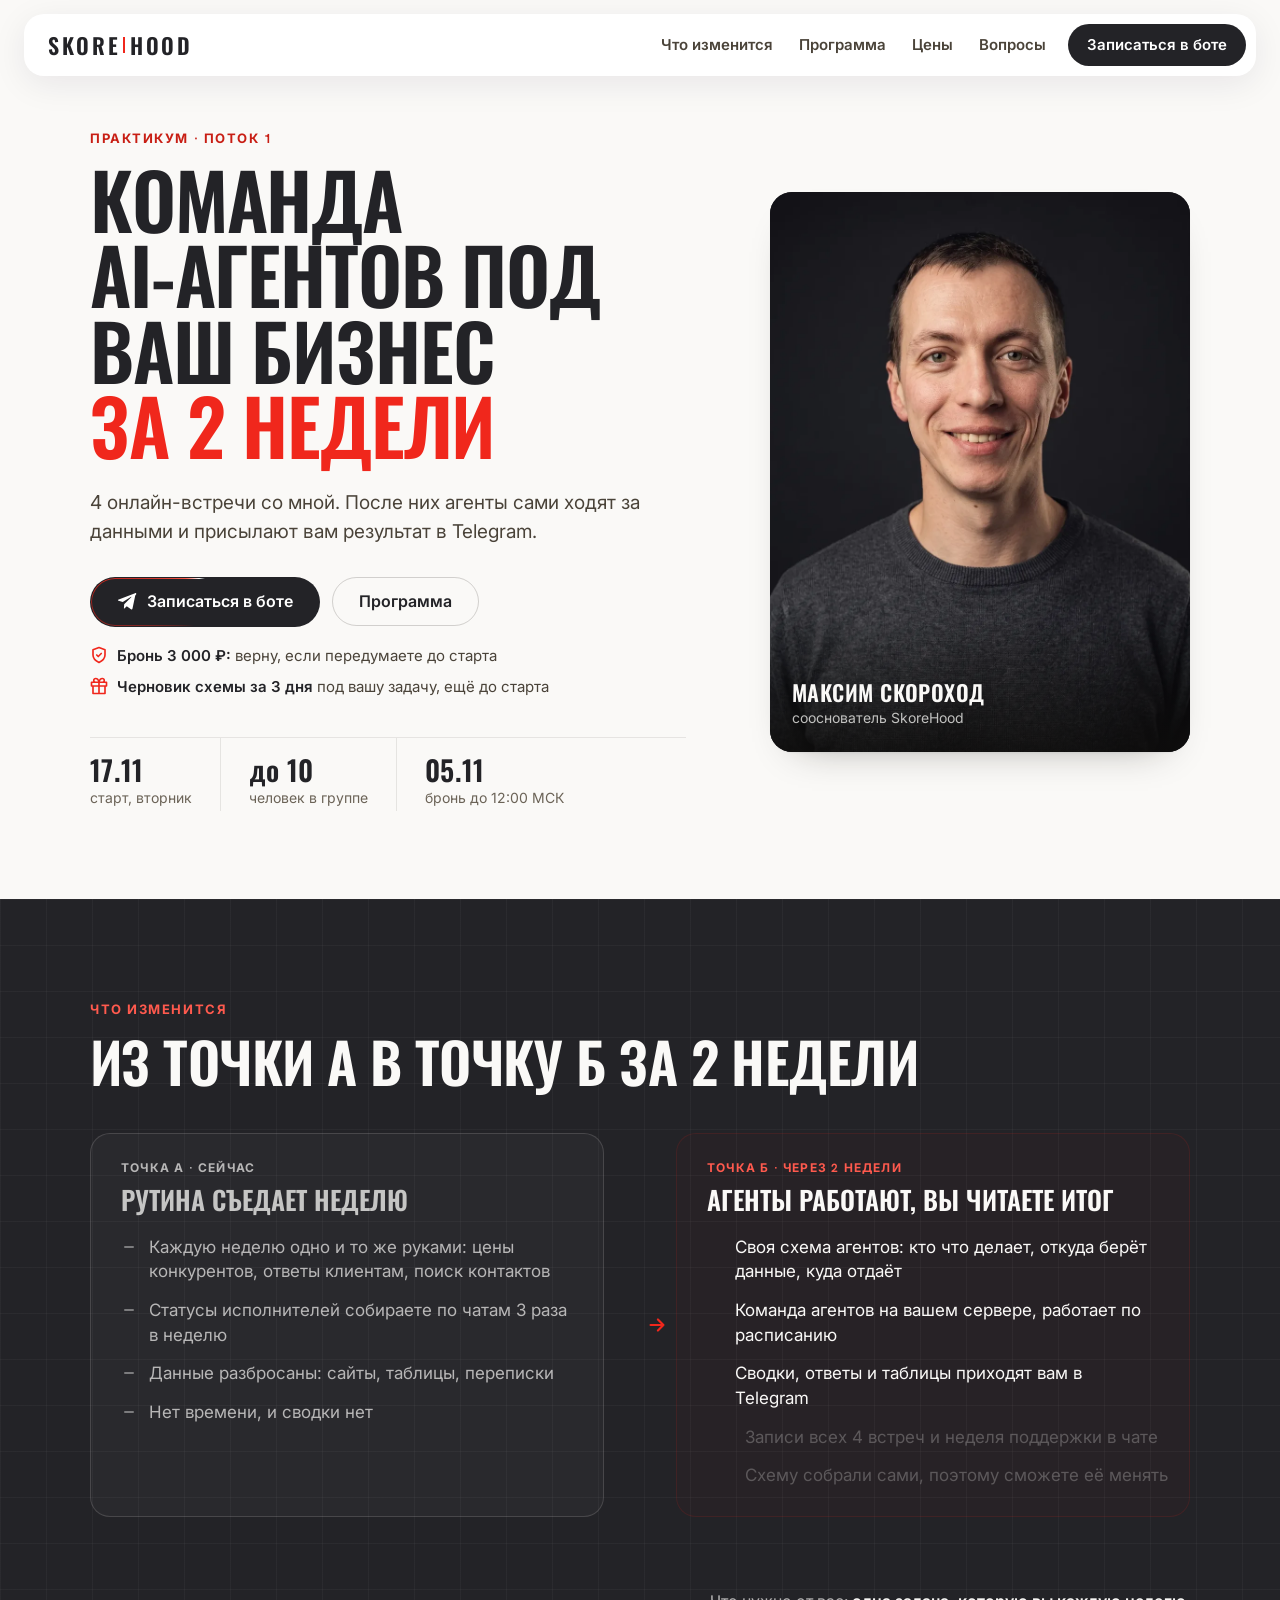
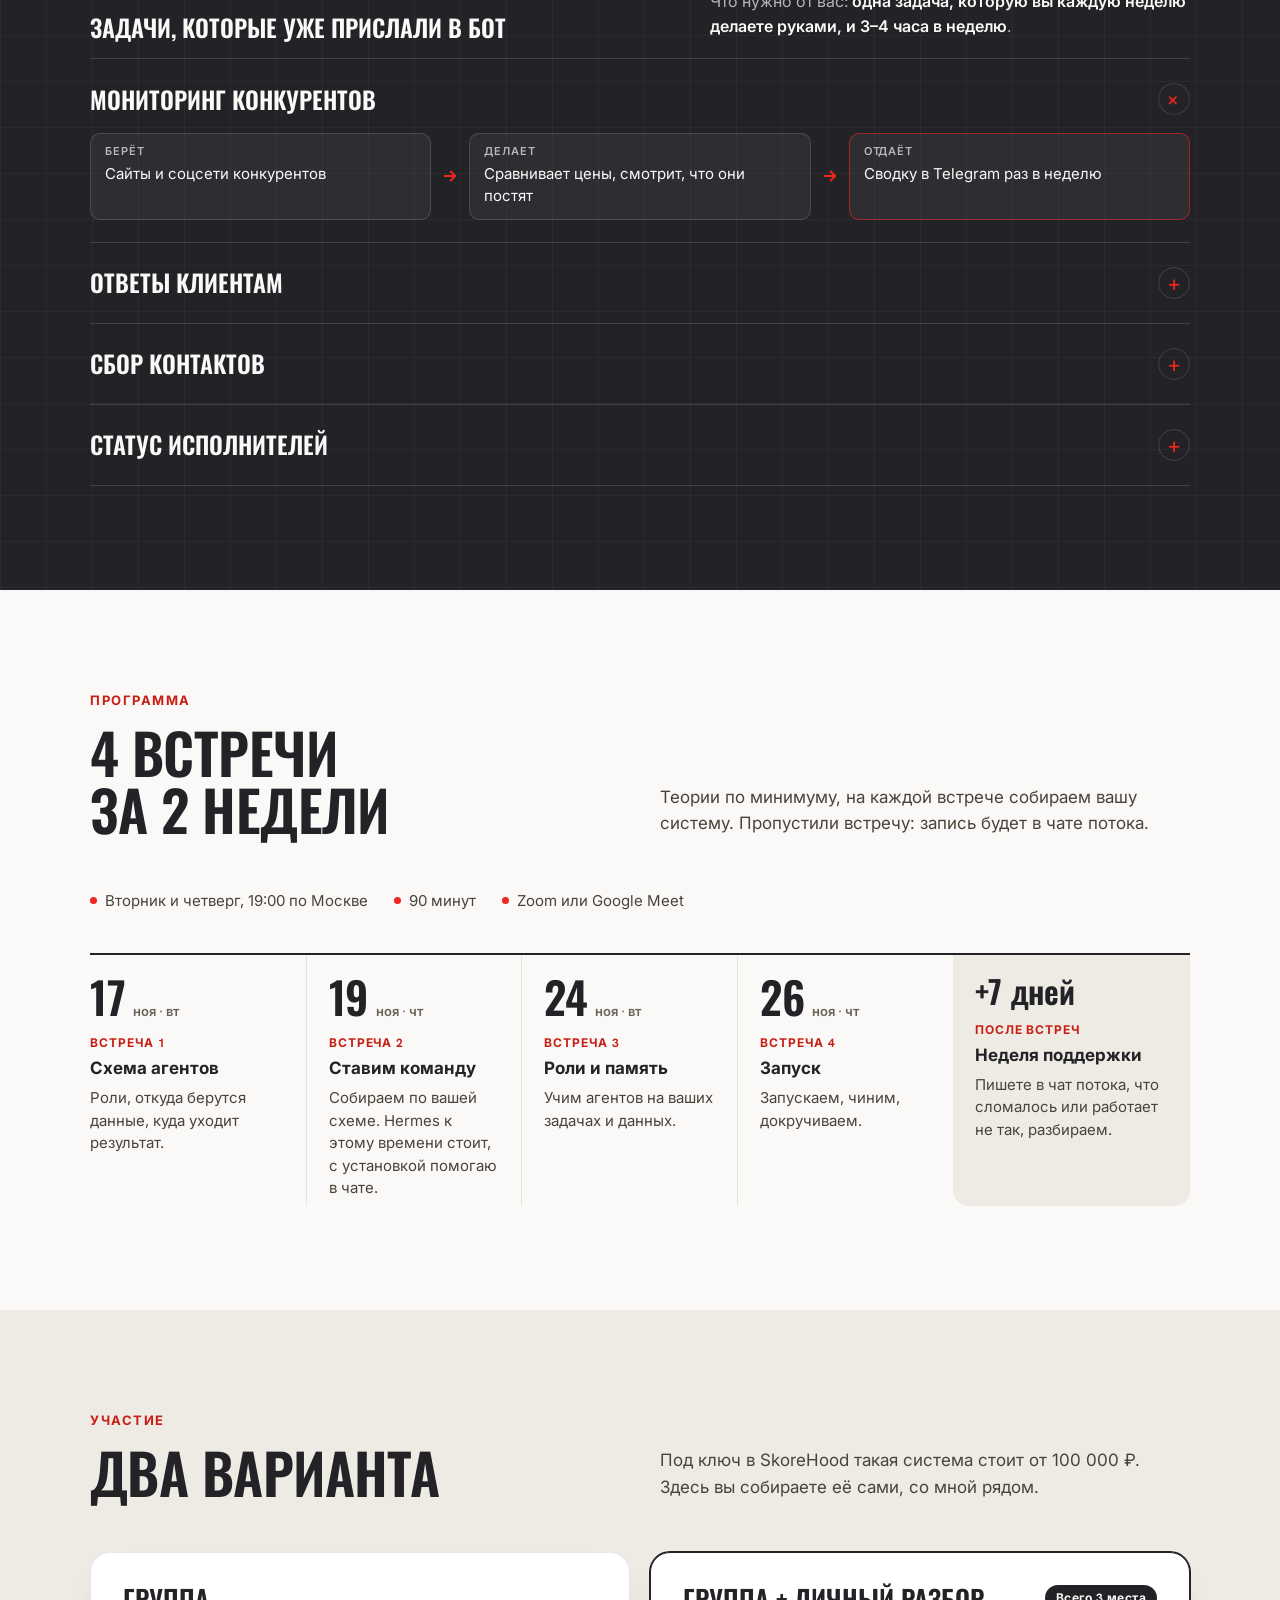
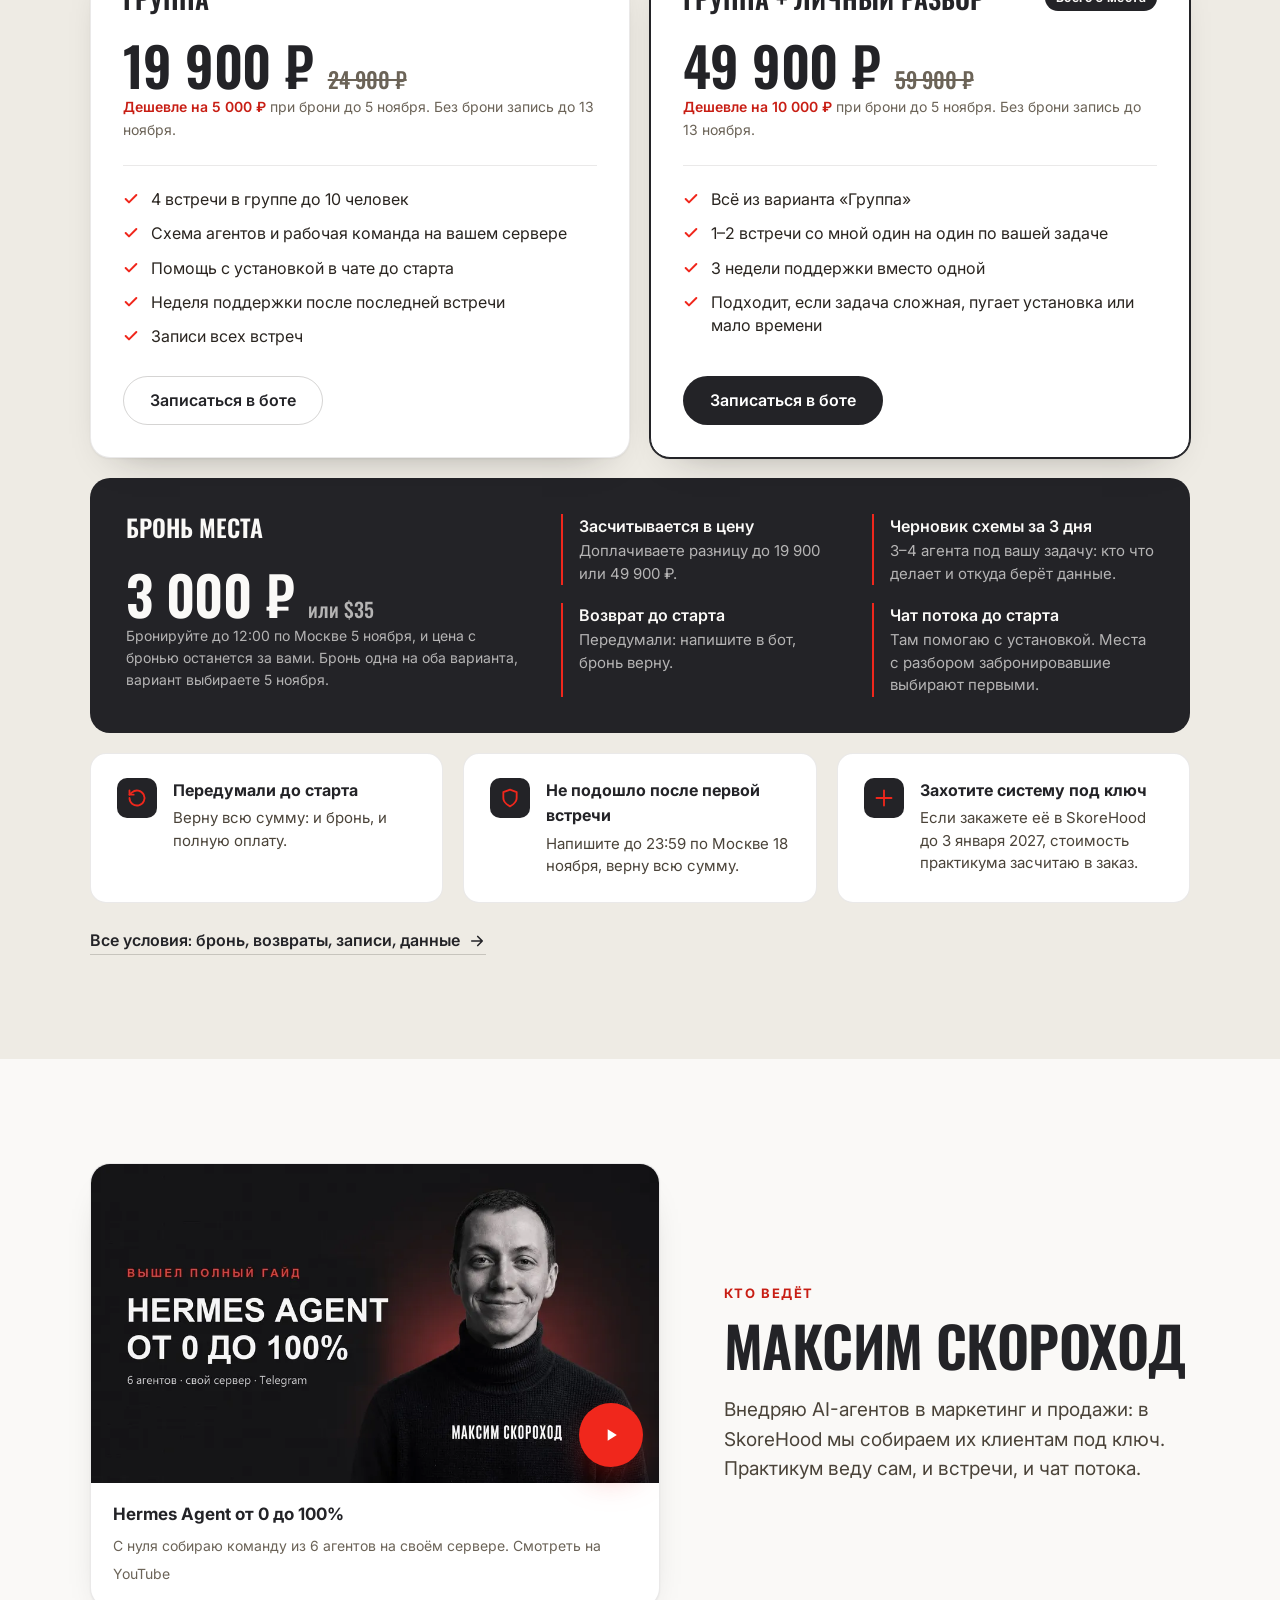
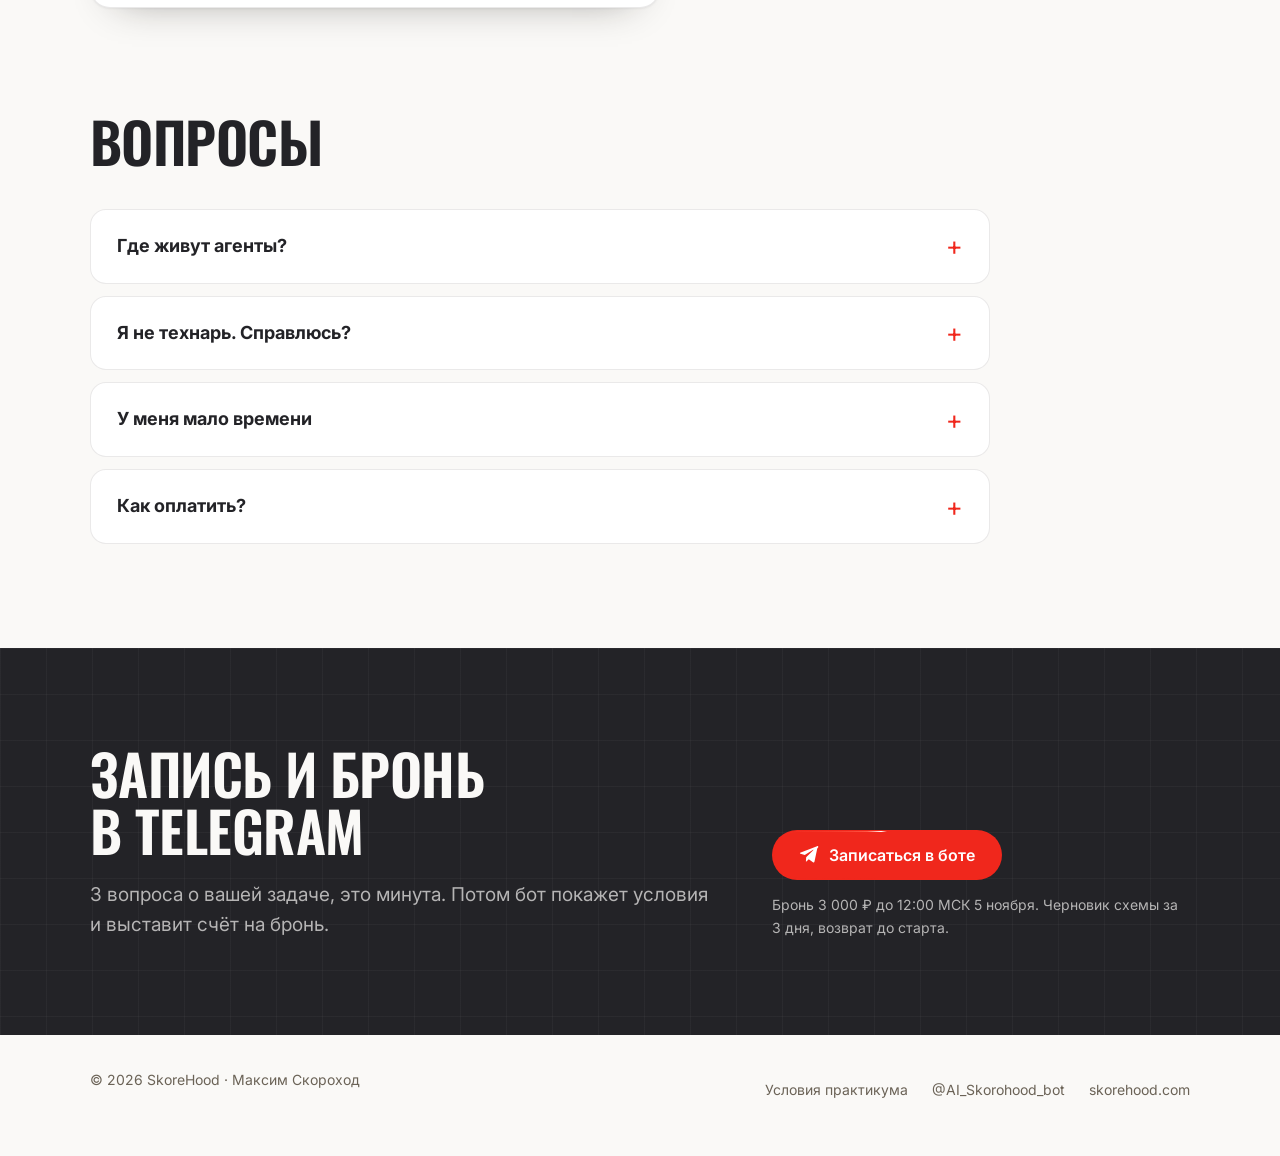
==== commit 81683e64: "Задачи из анкет на всю ширину, без пустой колонки Co-Authored-By: Claude Opus 5.5 <noreply@anthropic" ====
--- a/index.html
+++ b/index.html
@@ -108,13 +108,12 @@
           </ul>
         </div>
       </div>
-      <div class="result-grid">
-        <div data-rv>
-          <h3 class="h3">Какие задачи уже прислали</h3>
+      <div class="tasks-wrap">
+        <div class="tasks-head" data-rv>
+          <h3 class="h3">Задачи, которые уже прислали в бот</h3>
           <p class="need">Что нужно от вас: <b>одна задача, которую вы каждую неделю делаете руками, и 3–4 часа в неделю</b>.</p>
         </div>
       <div class="tasks" data-stagger>
-        <p class="tasks-note">Задачи из анкет, которые прислали в бот</p>
         <details class="task" open>
           <summary class="task-top"><h3 class="h3">Мониторинг конкурентов</h3></summary>
           <ul class="flow">
--- a/assets/site.css
+++ b/assets/site.css
@@ -200,8 +200,8 @@
 .ab-b .ab-list svg { color: var(--accent); }
 .ab-arrow { position: relative; display: flex; align-items: center; justify-content: flex-end; color: var(--accent); padding: 0 8px; }
 .ab-line { position: absolute; left: 8px; right: 18px; top: 50%; height: 2px; background: linear-gradient(90deg, rgba(240,39,28,0.1), var(--accent)); transform-origin: left; }
-.result-grid .h3 { margin-bottom: 18px; }
-.result-grid .need { margin-top: 0; border-top: 0; padding-top: 0; }
+.tasks-head { display: grid; grid-template-columns: 1fr 1fr; gap: 16px 48px; align-items: end; margin-bottom: 18px; }
+.tasks-head .need { margin: 0; border-top: 0; padding-top: 0; justify-self: end; max-width: 30em; }
 
 /* ---------- Программа ---------- */
 .meta-line { display: flex; flex-wrap: wrap; gap: 10px 26px; margin-bottom: 40px; font-size: 15px; color: var(--soft); }
@@ -373,7 +373,9 @@
   .logo { font-size: 19px; }
   .section { padding: 72px 0; }
   .hero { padding: 36px 0 64px; }
-  .hero-grid, .result-grid, .author, .final-grid, .section-head { grid-template-columns: 1fr; gap: 36px; }
+  .hero-grid, .result-grid, .author, .final-grid, .section-head, .tasks-head { grid-template-columns: 1fr; gap: 36px; }
+  .tasks-head { gap: 12px; }
+  .tasks-head .need { justify-self: start; }
   .section-head { gap: 16px; margin-bottom: 36px; }
   .section-head .lead { justify-self: start; }
   .portrait { justify-self: start; max-width: 340px; }
